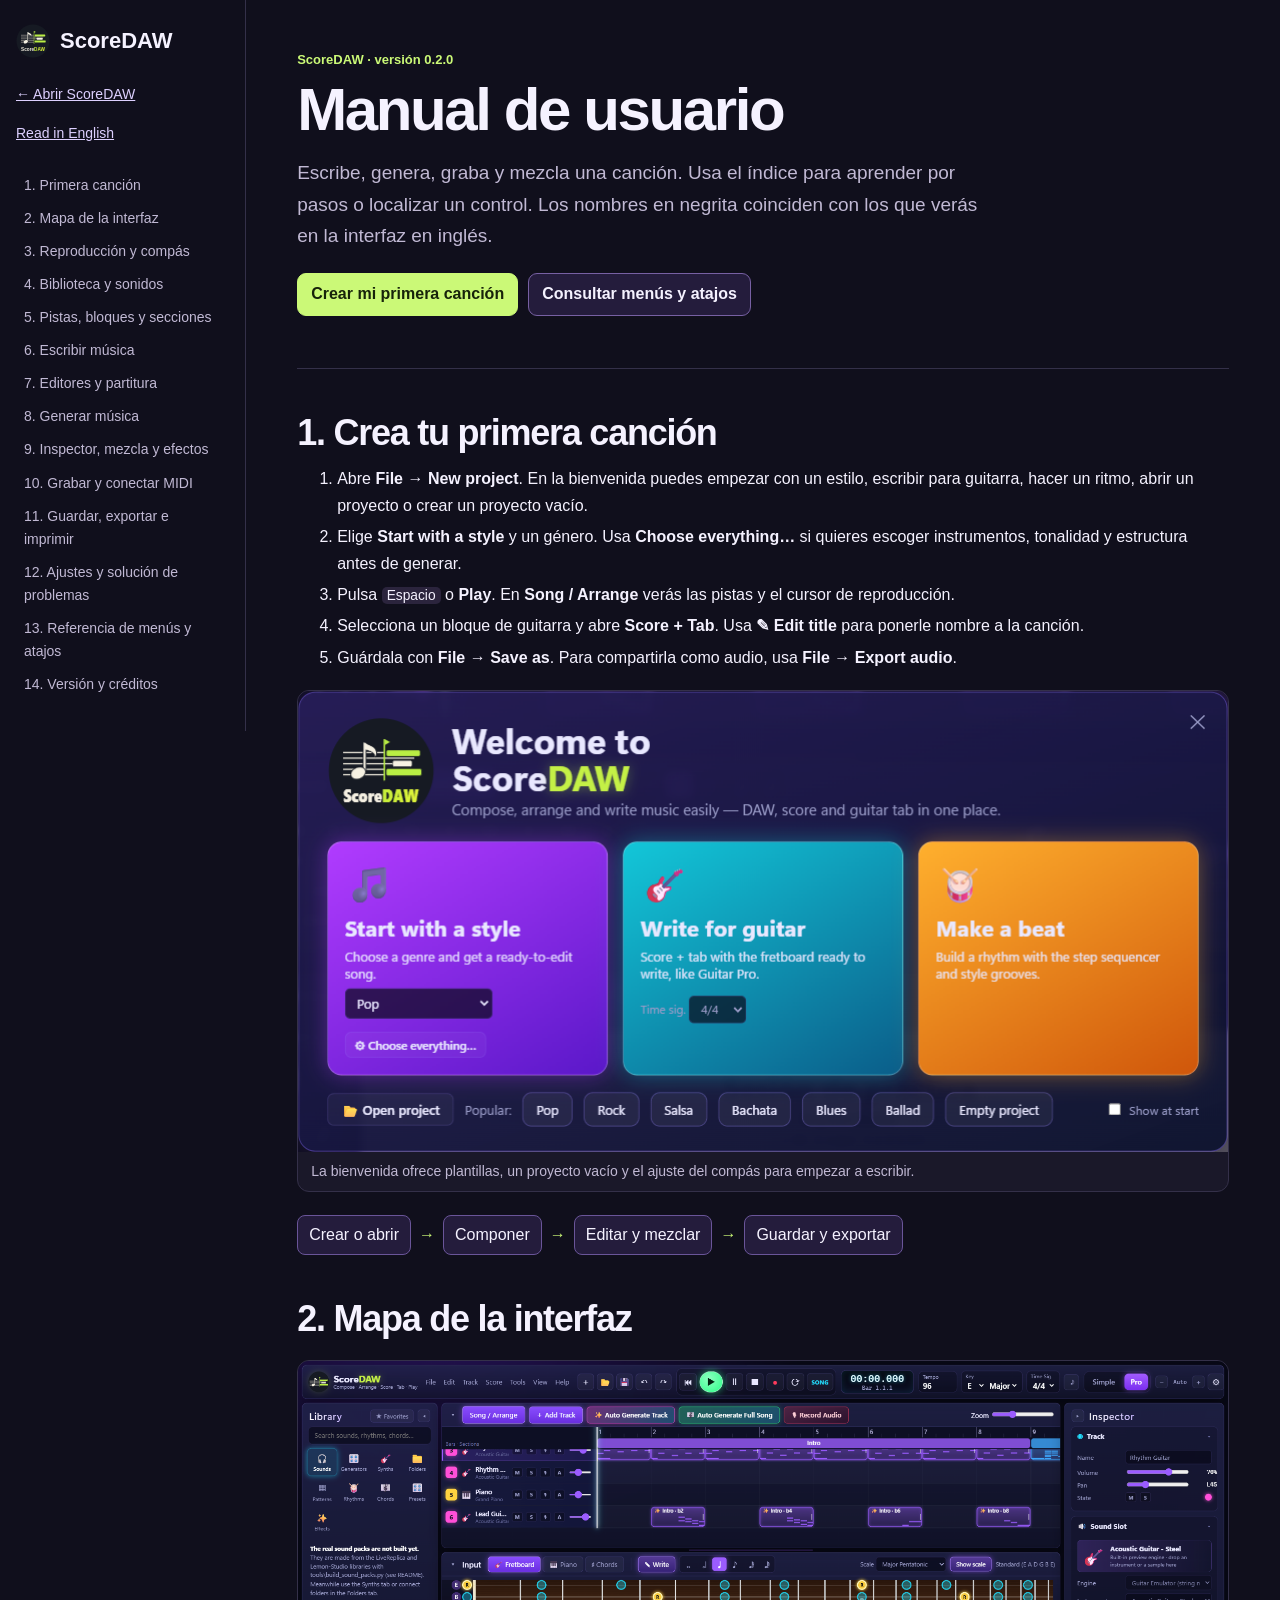
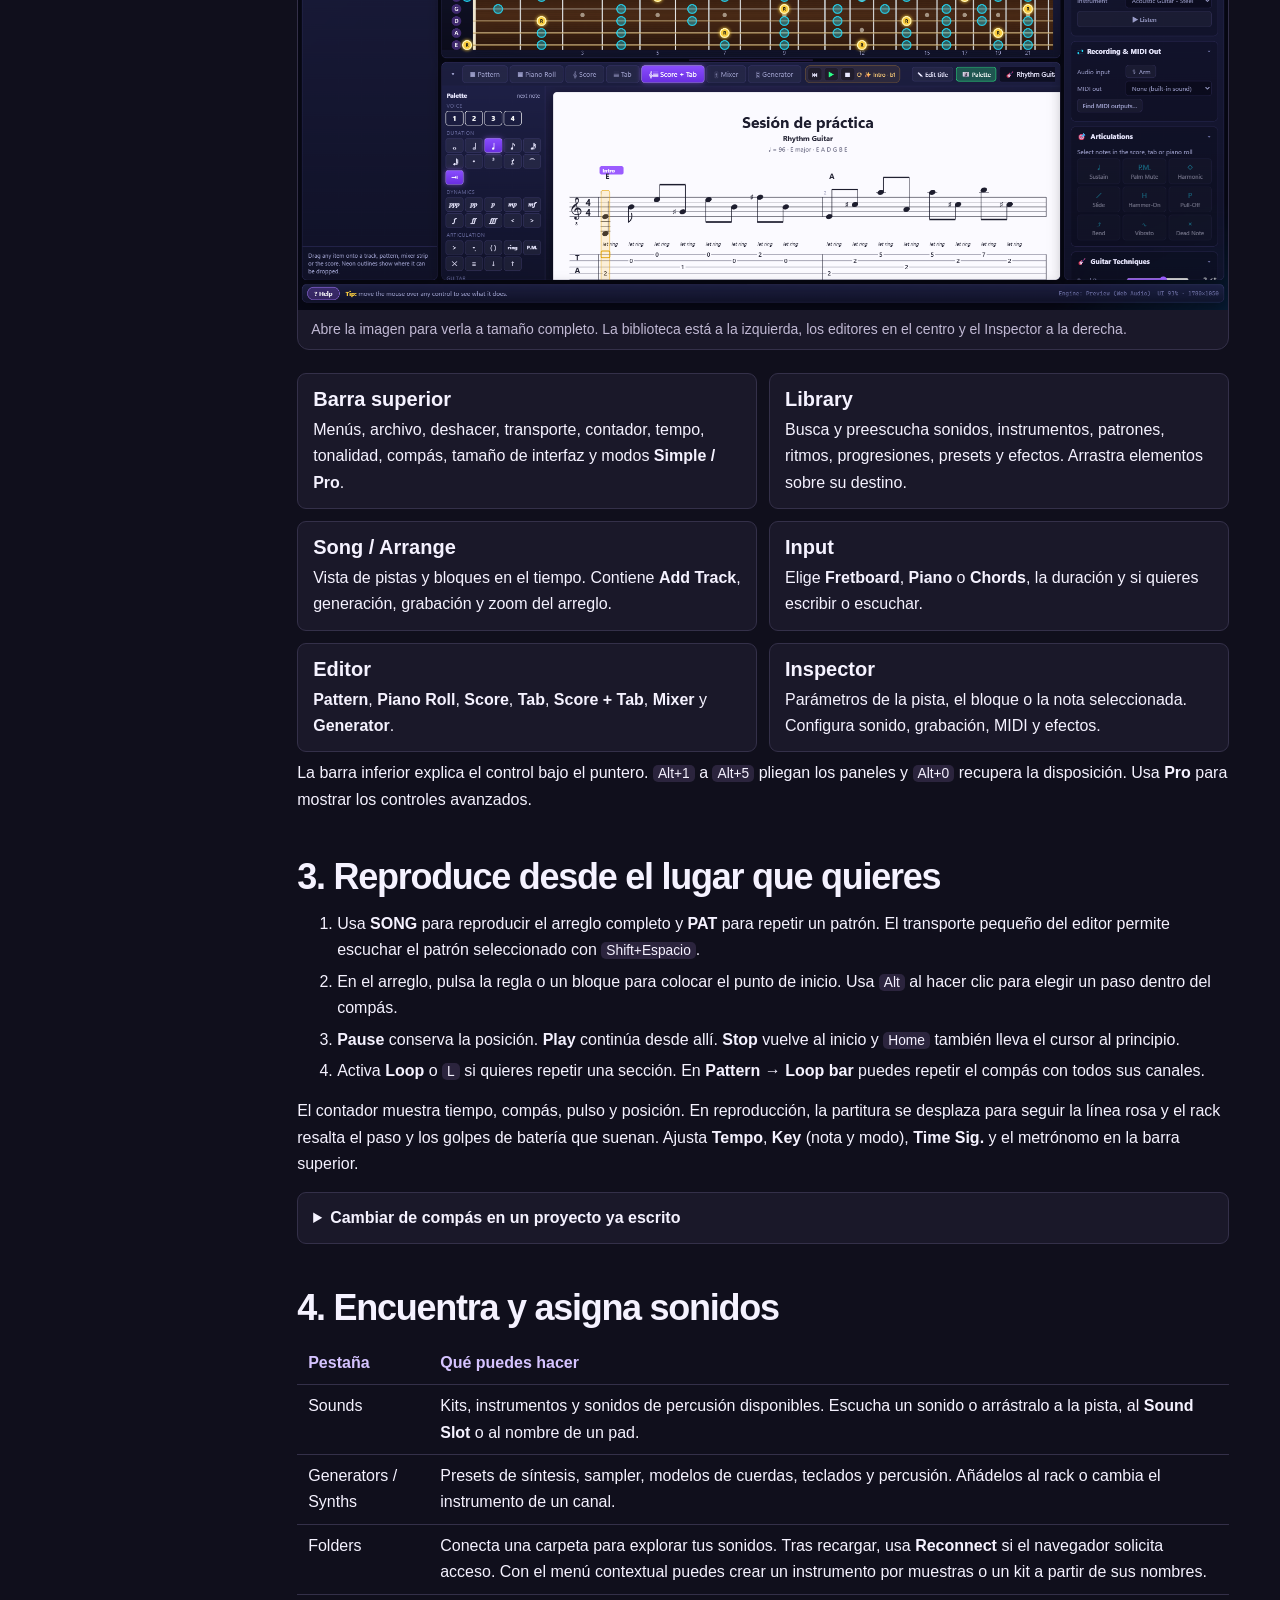
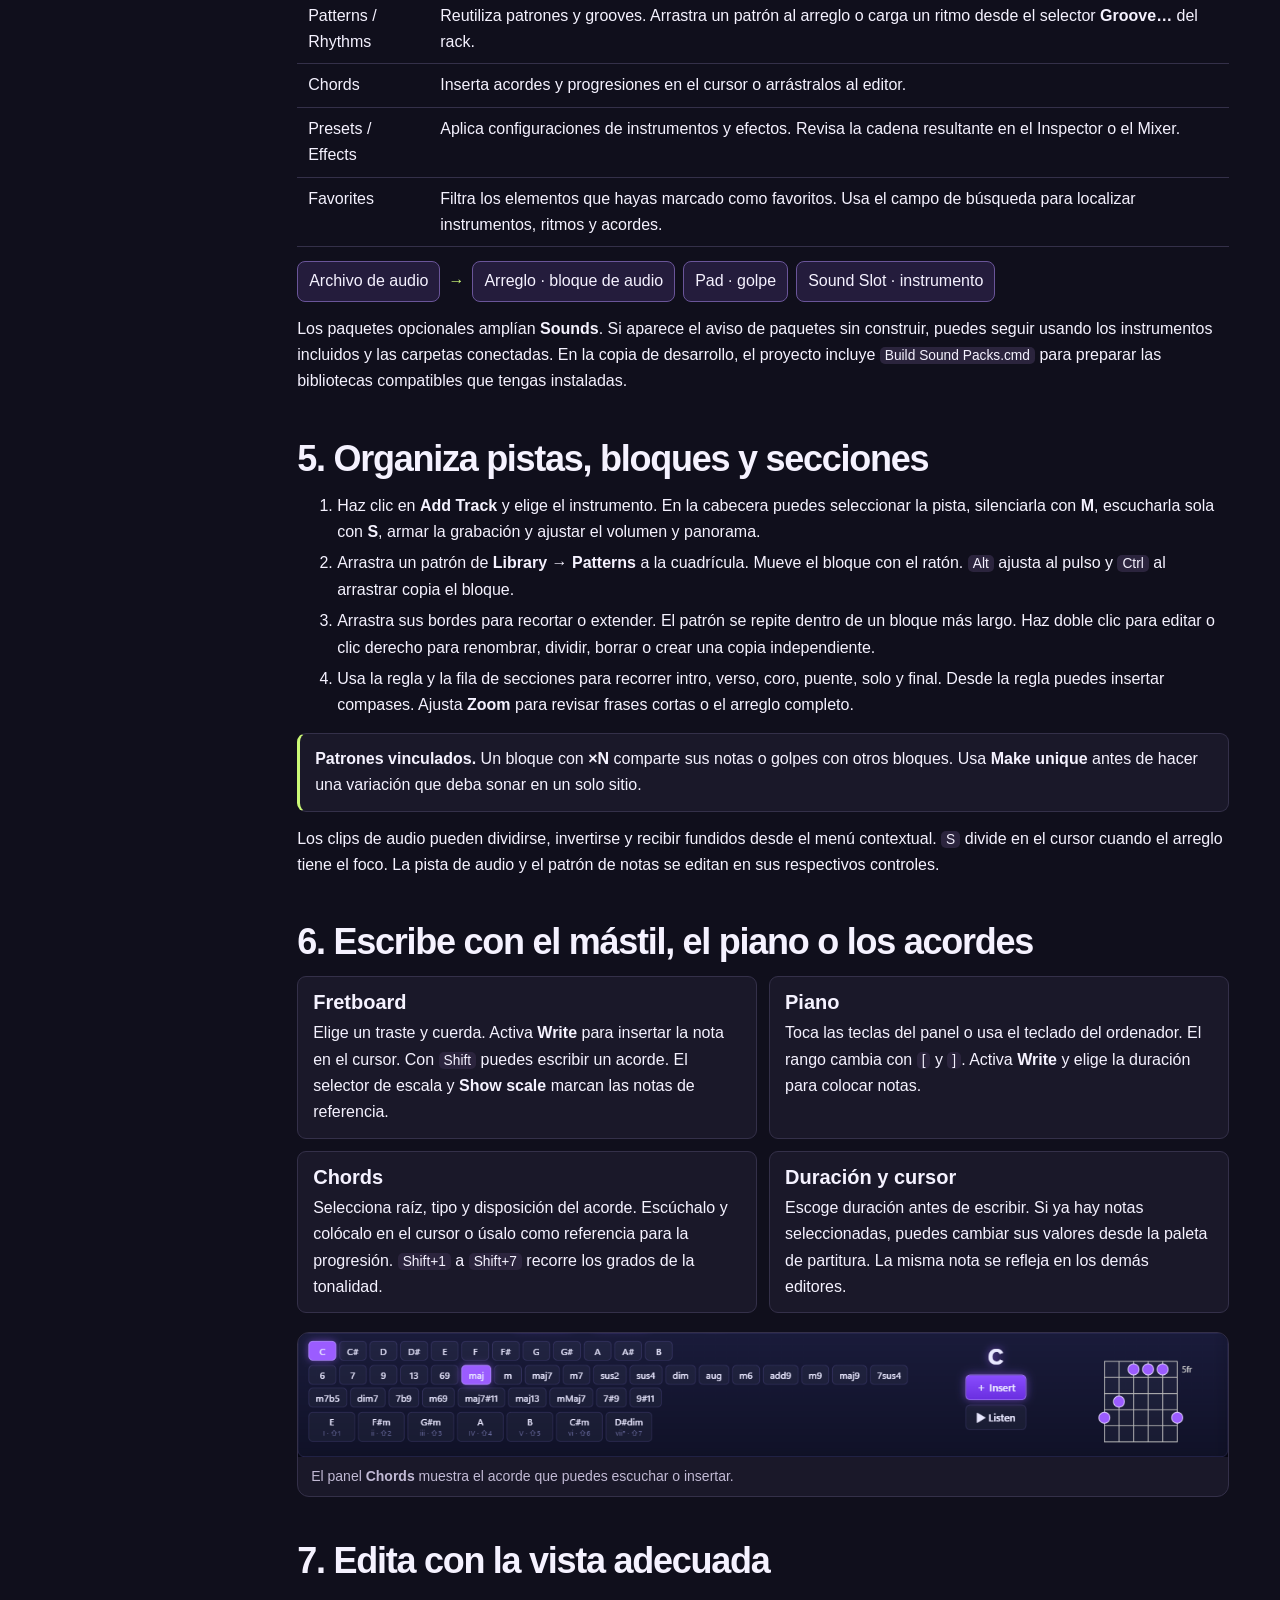
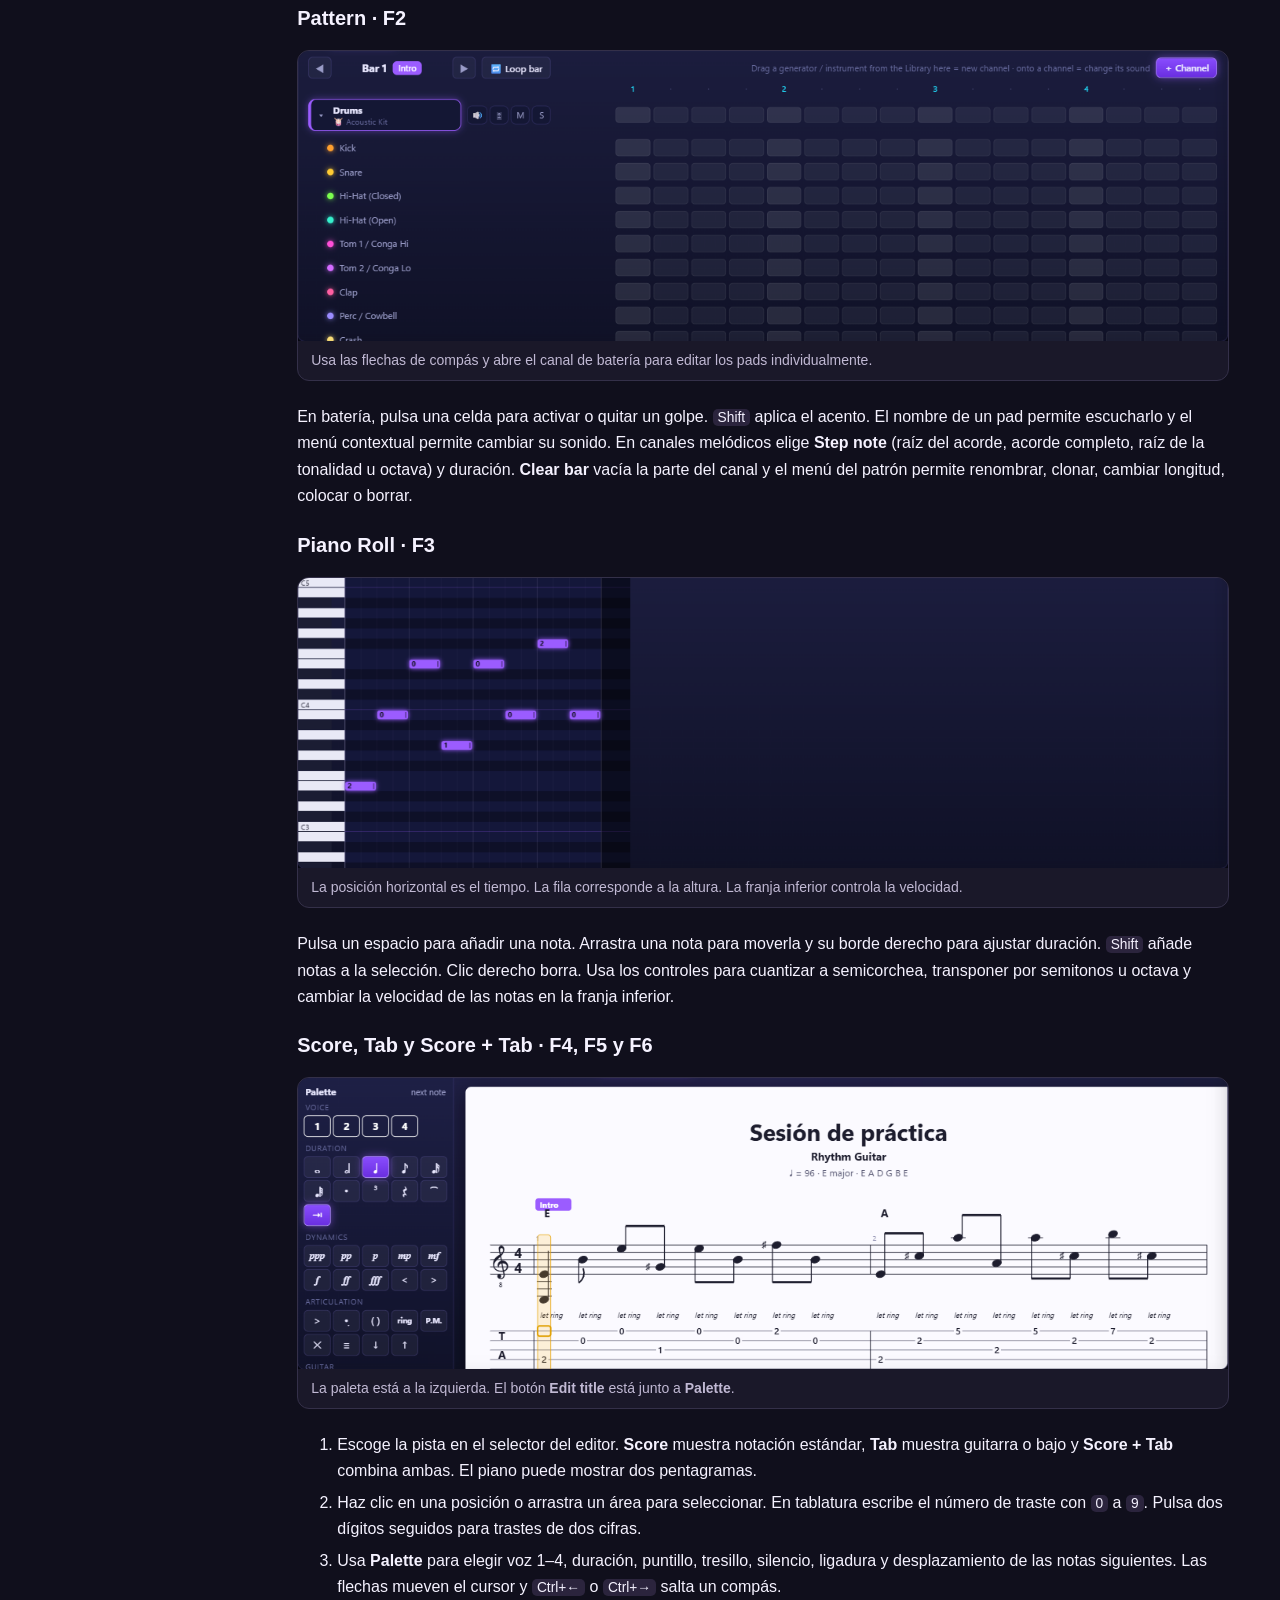
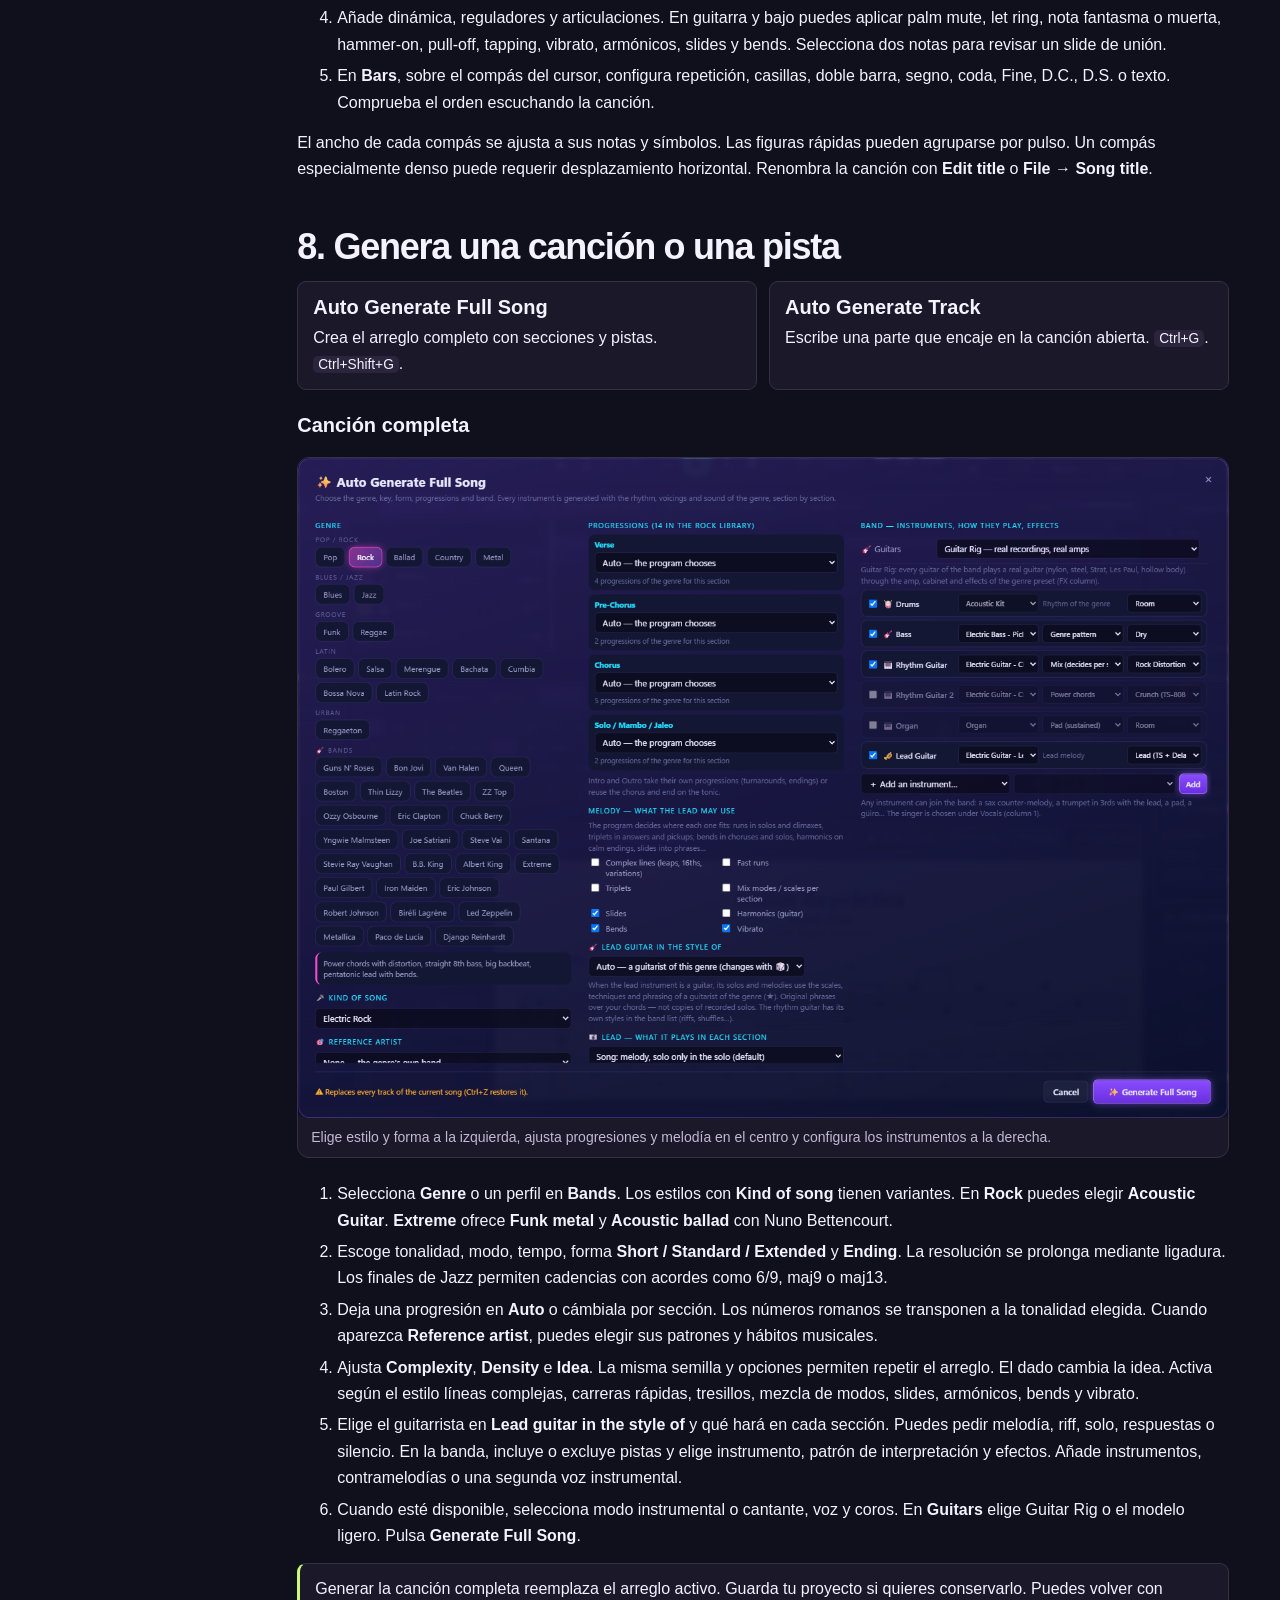
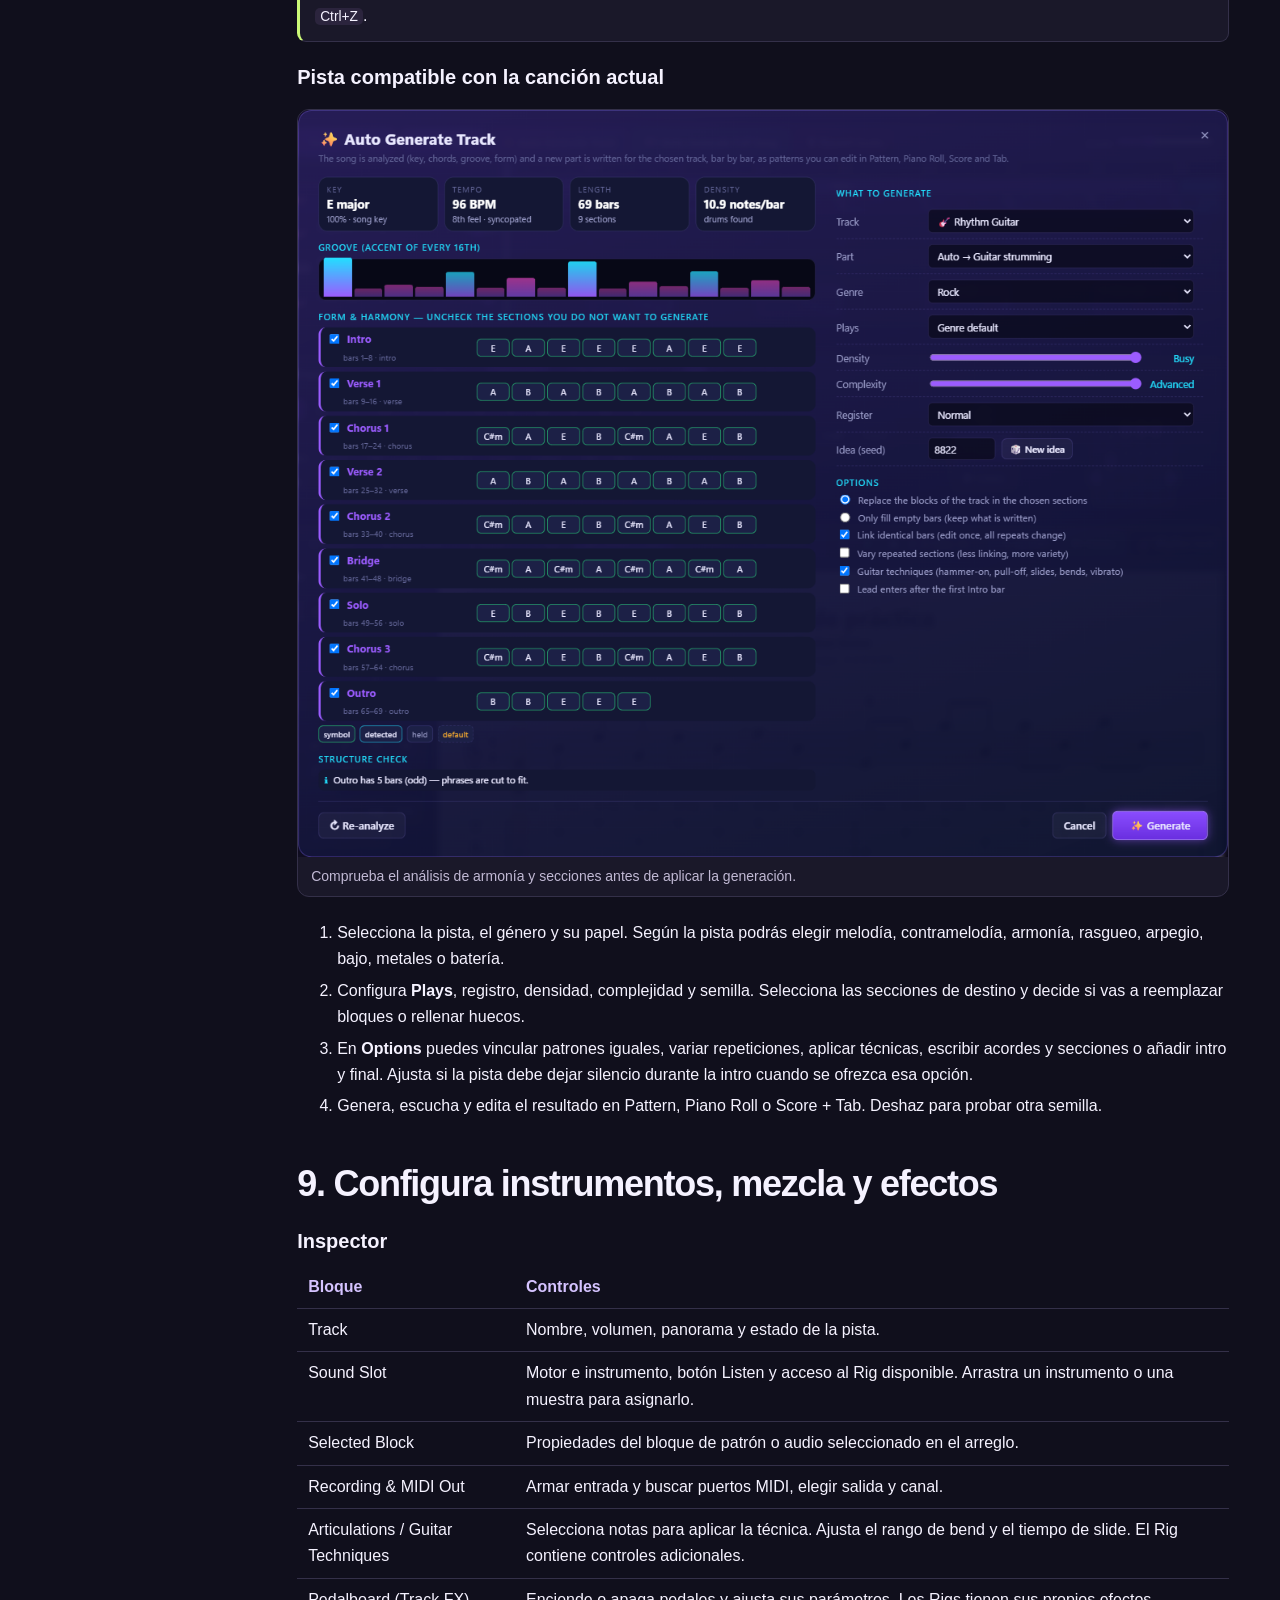
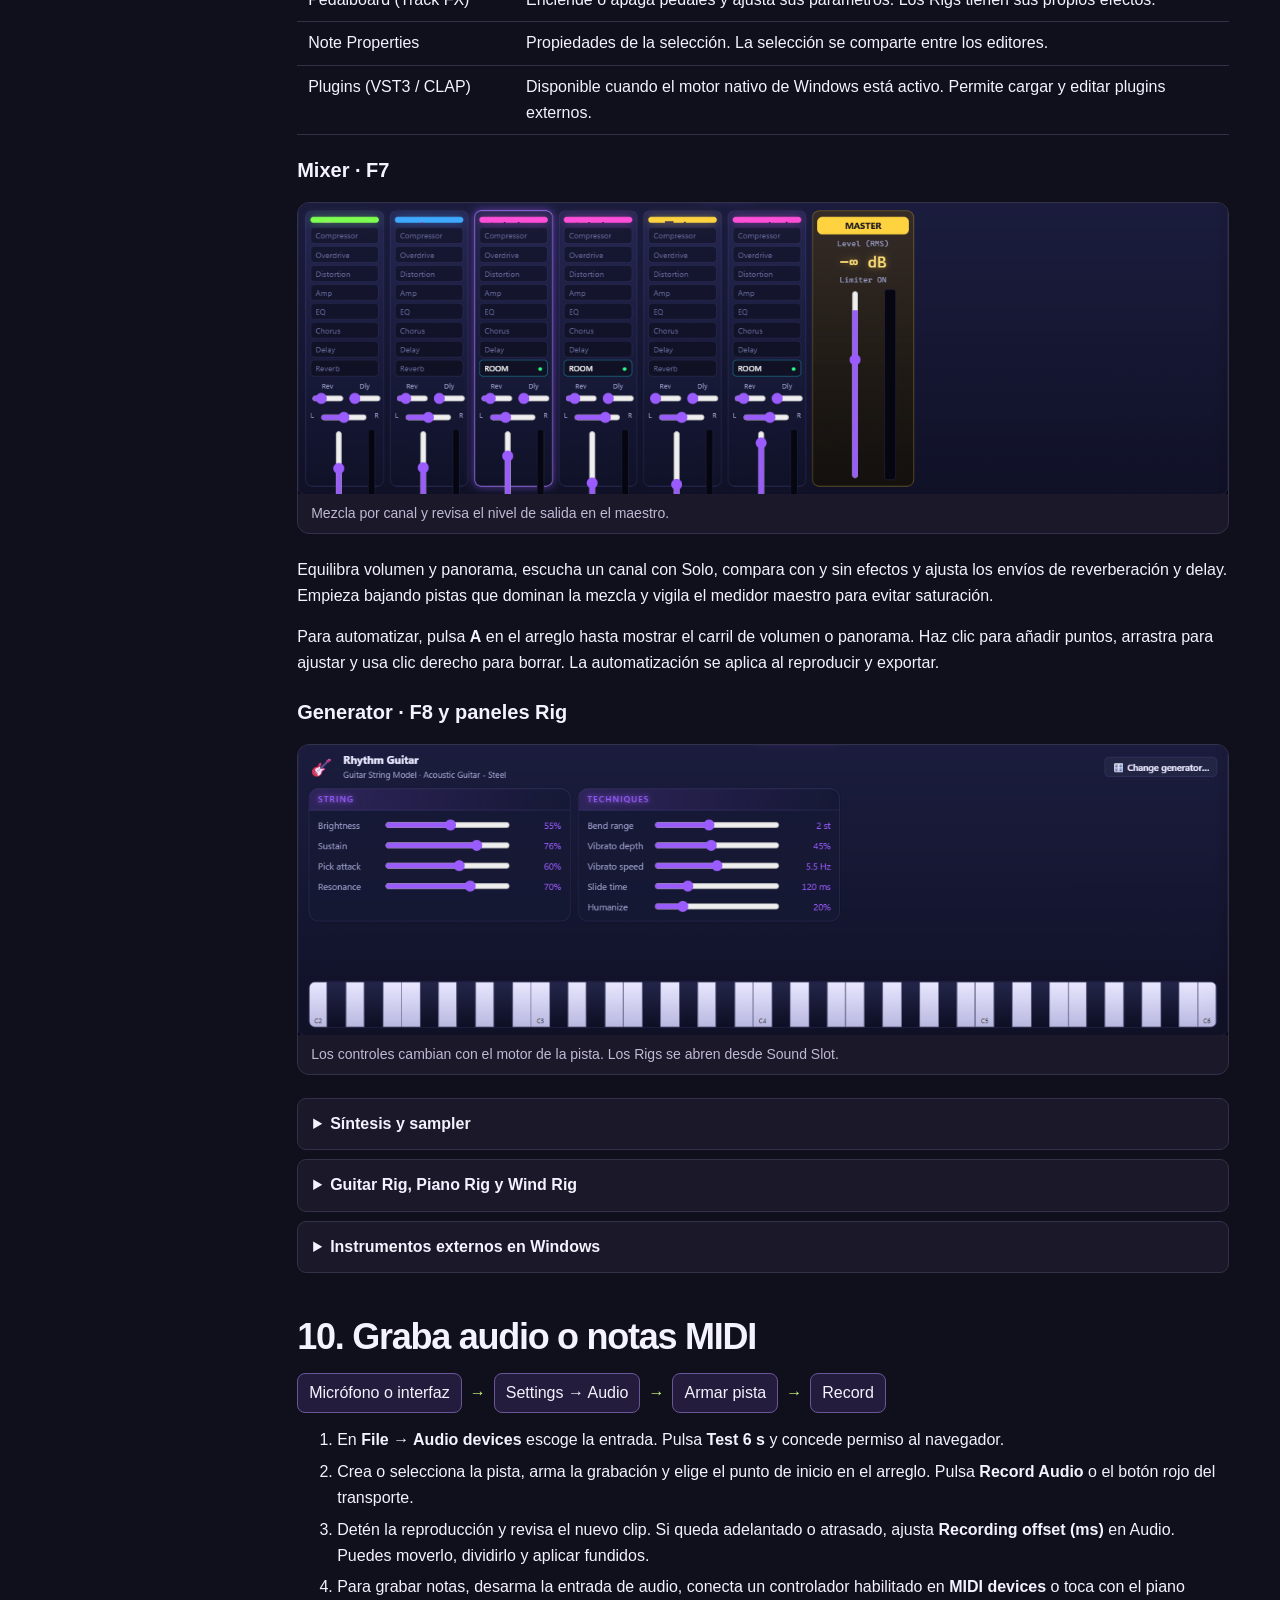
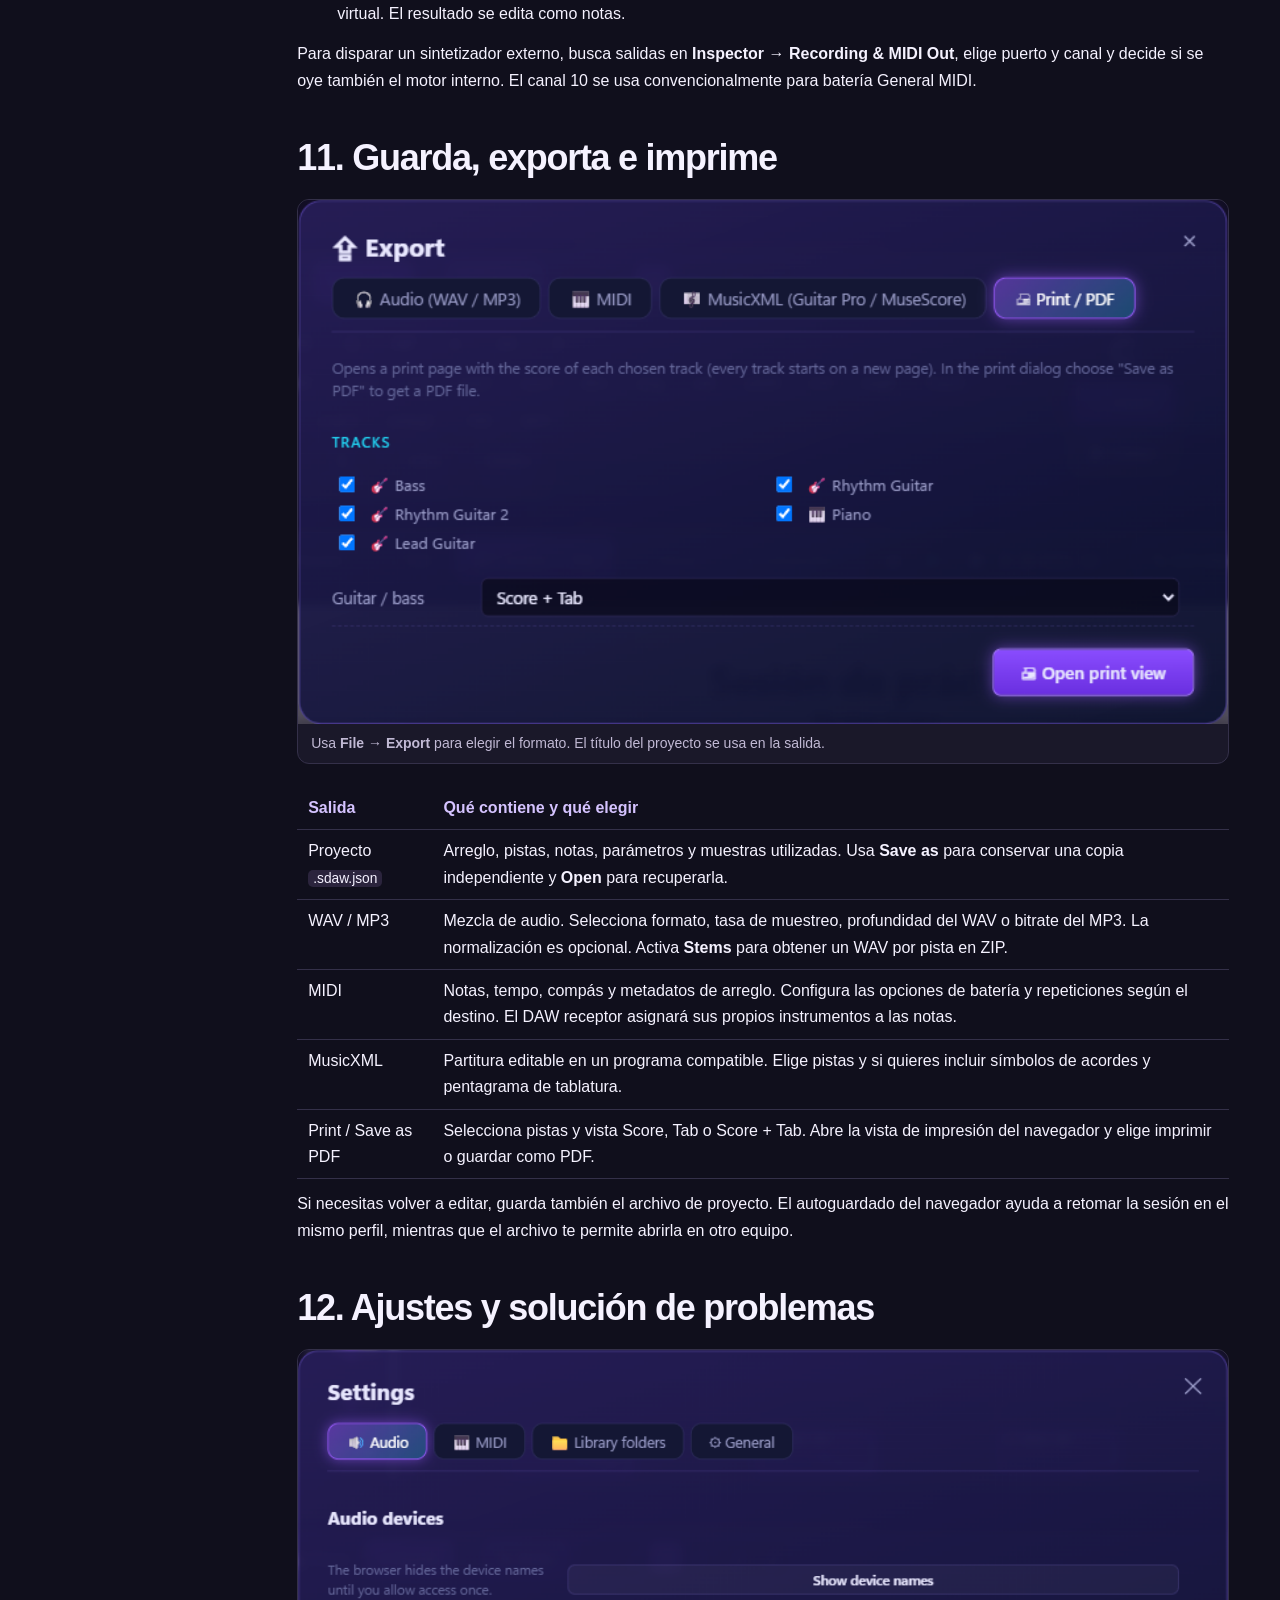
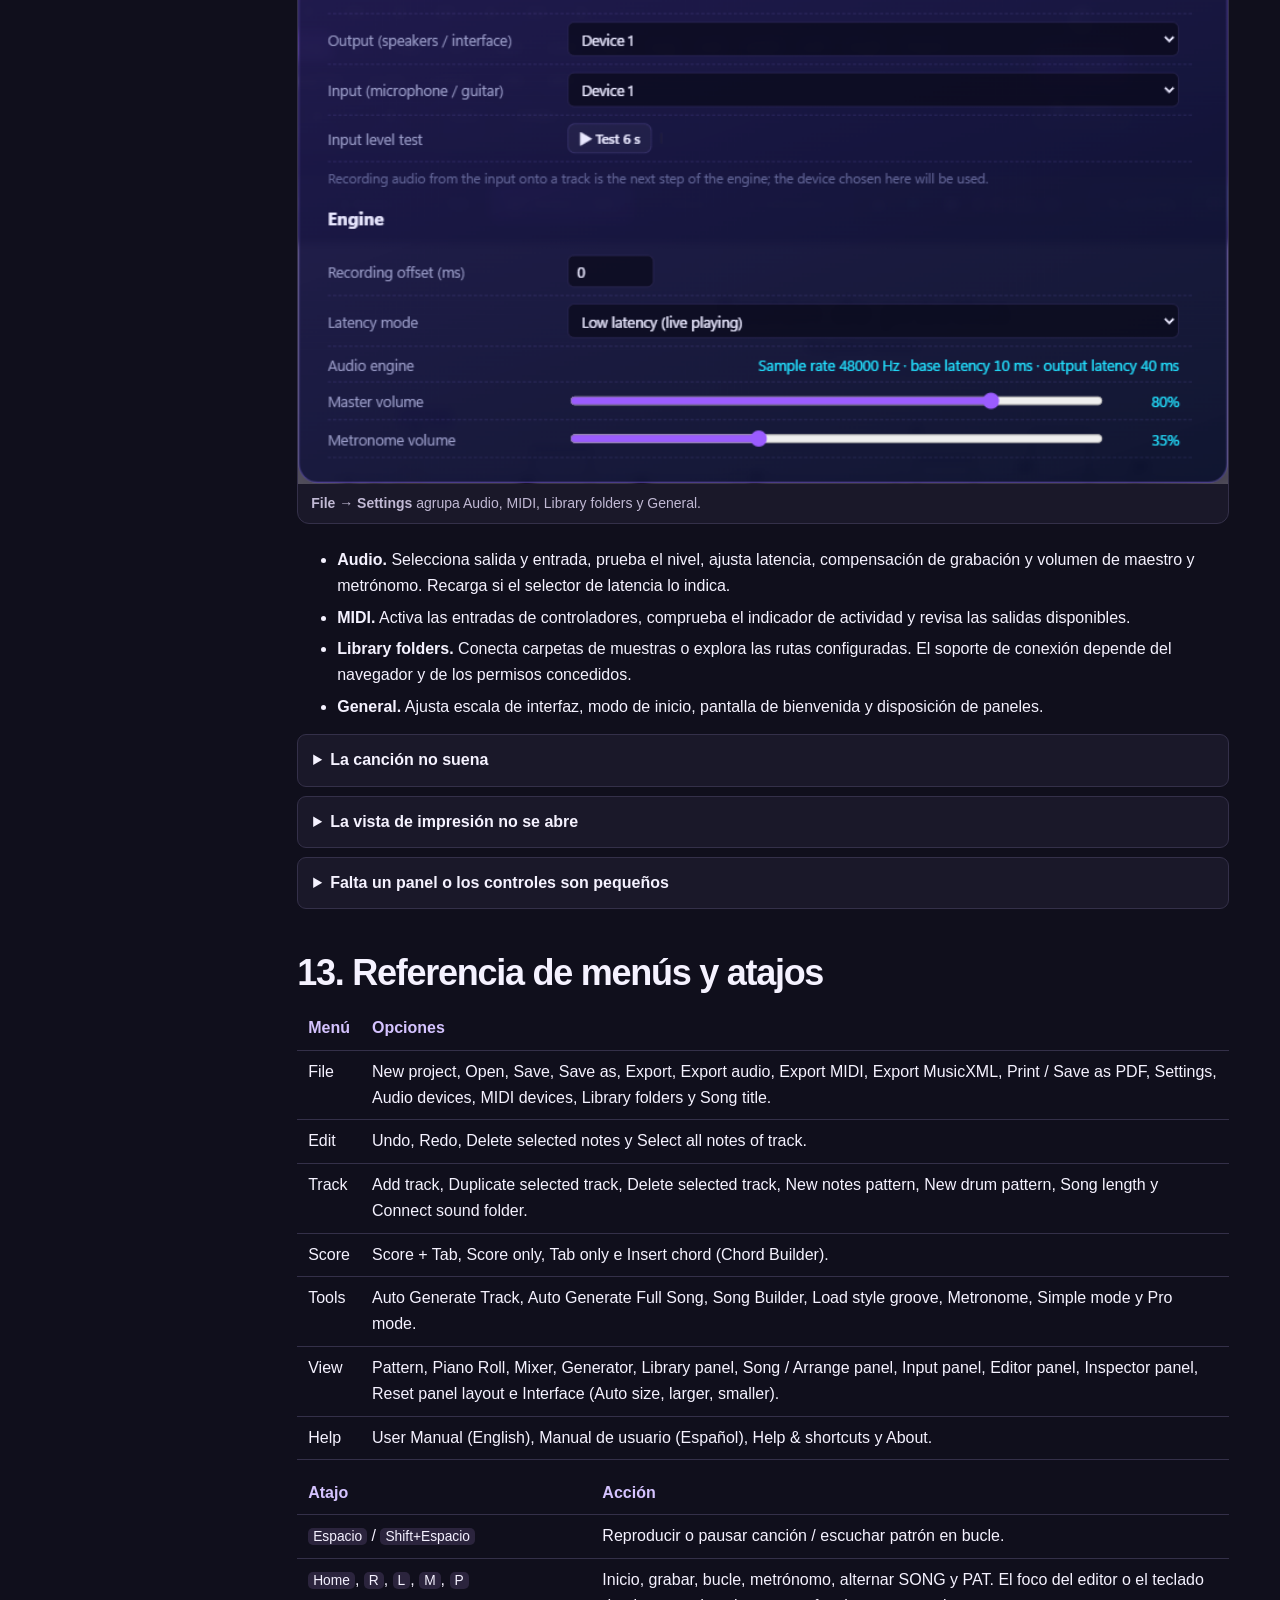
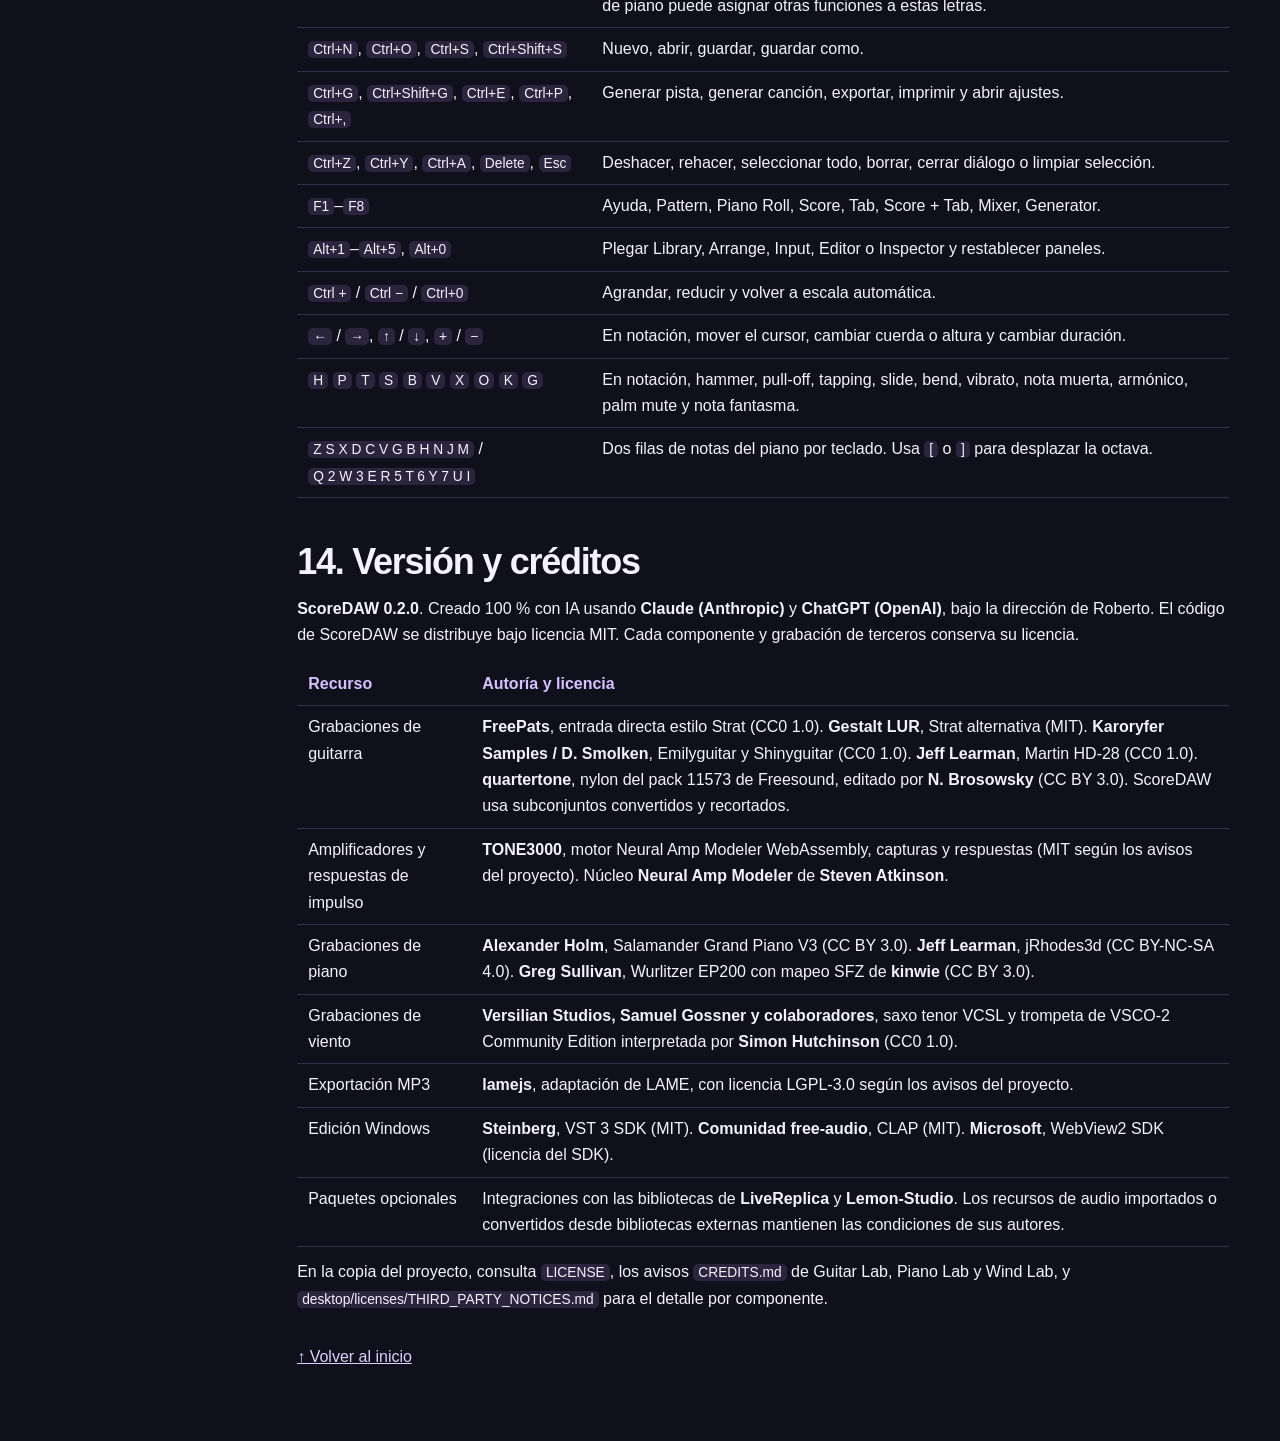
==== manual/index.html @ 6b4ccb04 "Add bilingual illustrated manual and About dialog" ====
<!doctype html>
<html lang="es">
<head>
<meta charset="utf-8">
<meta name="viewport" content="width=device-width, initial-scale=1">
<title>Manual de usuario · ScoreDAW</title>
<link rel="stylesheet" href="manual.css">
</head>
<body id="arriba">
<a class="skip-link button" href="#contenido">Ir al contenido</a>
<div class="shell">
<aside class="side">
<a class="brand" href="#arriba"><img src="../assets/scoredaw-logo.svg" alt="">ScoreDAW</a>
<a class="back" href="../index.html">← Abrir ScoreDAW</a>
<a class="back" href="en.html" lang="en" hreflang="en">Read in English</a>
<nav aria-label="Índice del manual">
<a href="#inicio">1. Primera canción</a>
<a href="#mapa">2. Mapa de la interfaz</a>
<a href="#transporte">3. Reproducción y compás</a>
<a href="#biblioteca">4. Biblioteca y sonidos</a>
<a href="#arreglo">5. Pistas, bloques y secciones</a>
<a href="#entrada">6. Escribir música</a>
<a href="#editores">7. Editores y partitura</a>
<a href="#generacion">8. Generar música</a>
<a href="#sonido">9. Inspector, mezcla y efectos</a>
<a href="#grabacion">10. Grabar y conectar MIDI</a>
<a href="#exportacion">11. Guardar, exportar e imprimir</a>
<a href="#ajustes">12. Ajustes y solución de problemas</a>
<a href="#menus">13. Referencia de menús y atajos</a>
<a href="#creditos">14. Versión y créditos</a>
</nav>
</aside>
<main id="contenido">
<header class="hero">
<span class="version">ScoreDAW · versión 0.2.0</span>
<h1>Manual de usuario</h1>
<p>Escribe, genera, graba y mezcla una canción. Usa el índice para aprender por pasos o localizar un control. Los nombres en negrita coinciden con los que verás en la interfaz en inglés.</p>
<div class="actions"><a class="button primary" href="#inicio">Crear mi primera canción</a><a class="button" href="#menus">Consultar menús y atajos</a></div>
</header>

<section id="inicio"><h2>1. Crea tu primera canción</h2>
<ol>
<li>Abre <strong>File → New project</strong>. En la bienvenida puedes empezar con un estilo, escribir para guitarra, hacer un ritmo, abrir un proyecto o crear un proyecto vacío.</li>
<li>Elige <strong>Start with a style</strong> y un género. Usa <strong>Choose everything…</strong> si quieres escoger instrumentos, tonalidad y estructura antes de generar.</li>
<li>Pulsa <kbd>Espacio</kbd> o <strong>Play</strong>. En <strong>Song / Arrange</strong> verás las pistas y el cursor de reproducción.</li>
<li>Selecciona un bloque de guitarra y abre <strong>Score + Tab</strong>. Usa <strong>✎ Edit title</strong> para ponerle nombre a la canción.</li>
<li>Guárdala con <strong>File → Save as</strong>. Para compartirla como audio, usa <strong>File → Export audio</strong>.</li>
</ol>
<figure><a href="images/inicio.png"><img src="images/inicio.png" alt="Bienvenida con las opciones para generar un estilo, escribir para guitarra y crear un ritmo"></a><figcaption>La bienvenida ofrece plantillas, un proyecto vacío y el ajuste del compás para empezar a escribir.</figcaption></figure>
<div class="diagram" aria-label="Flujo de trabajo"><span>Crear o abrir</span><b aria-hidden="true">→</b><span>Componer</span><b aria-hidden="true">→</b><span>Editar y mezclar</span><b aria-hidden="true">→</b><span>Guardar y exportar</span></div>
</section>

<section id="mapa"><h2>2. Mapa de la interfaz</h2>
<figure><a href="images/interfaz.png"><img src="images/interfaz.png" alt="Vista completa de ScoreDAW con barra superior, biblioteca, arreglo, entrada, editor e inspector" loading="lazy"></a><figcaption>Abre la imagen para verla a tamaño completo. La biblioteca está a la izquierda, los editores en el centro y el Inspector a la derecha.</figcaption></figure>
<div class="cards">
<article><h3>Barra superior</h3><p>Menús, archivo, deshacer, transporte, contador, tempo, tonalidad, compás, tamaño de interfaz y modos <strong>Simple / Pro</strong>.</p></article>
<article><h3>Library</h3><p>Busca y preescucha sonidos, instrumentos, patrones, ritmos, progresiones, presets y efectos. Arrastra elementos sobre su destino.</p></article>
<article><h3>Song / Arrange</h3><p>Vista de pistas y bloques en el tiempo. Contiene <strong>Add Track</strong>, generación, grabación y zoom del arreglo.</p></article>
<article><h3>Input</h3><p>Elige <strong>Fretboard</strong>, <strong>Piano</strong> o <strong>Chords</strong>, la duración y si quieres escribir o escuchar.</p></article>
<article><h3>Editor</h3><p><strong>Pattern</strong>, <strong>Piano Roll</strong>, <strong>Score</strong>, <strong>Tab</strong>, <strong>Score + Tab</strong>, <strong>Mixer</strong> y <strong>Generator</strong>.</p></article>
<article><h3>Inspector</h3><p>Parámetros de la pista, el bloque o la nota seleccionada. Configura sonido, grabación, MIDI y efectos.</p></article>
</div>
<p>La barra inferior explica el control bajo el puntero. <kbd>Alt+1</kbd> a <kbd>Alt+5</kbd> pliegan los paneles y <kbd>Alt+0</kbd> recupera la disposición. Usa <strong>Pro</strong> para mostrar los controles avanzados.</p>
</section>

<section id="transporte"><h2>3. Reproduce desde el lugar que quieres</h2>
<ol>
<li>Usa <strong>SONG</strong> para reproducir el arreglo completo y <strong>PAT</strong> para repetir un patrón. El transporte pequeño del editor permite escuchar el patrón seleccionado con <kbd>Shift+Espacio</kbd>.</li>
<li>En el arreglo, pulsa la regla o un bloque para colocar el punto de inicio. Usa <kbd>Alt</kbd> al hacer clic para elegir un paso dentro del compás.</li>
<li><strong>Pause</strong> conserva la posición. <strong>Play</strong> continúa desde allí. <strong>Stop</strong> vuelve al inicio y <kbd>Home</kbd> también lleva el cursor al principio.</li>
<li>Activa <strong>Loop</strong> o <kbd>L</kbd> si quieres repetir una sección. En <strong>Pattern → Loop bar</strong> puedes repetir el compás con todos sus canales.</li>
</ol>
<p>El contador muestra tiempo, compás, pulso y posición. En reproducción, la partitura se desplaza para seguir la línea rosa y el rack resalta el paso y los golpes de batería que suenan. Ajusta <strong>Tempo</strong>, <strong>Key</strong> (nota y modo), <strong>Time Sig.</strong> y el metrónomo en la barra superior.</p>
<details><summary>Cambiar de compás en un proyecto ya escrito</summary><p>Si la aplicación pregunta qué hacer con los bloques, elige conservar los compases para recortar o rellenar las barras, o conservar la música en el tiempo para mover sus divisiones. Revisa el resultado antes de guardar. Puedes deshacer la operación.</p></details>
</section>

<section id="biblioteca"><h2>4. Encuentra y asigna sonidos</h2>
<div class="table"><table><thead><tr><th>Pestaña</th><th>Qué puedes hacer</th></tr></thead><tbody>
<tr><td>Sounds</td><td>Kits, instrumentos y sonidos de percusión disponibles. Escucha un sonido o arrástralo a la pista, al <strong>Sound Slot</strong> o al nombre de un pad.</td></tr>
<tr><td>Generators / Synths</td><td>Presets de síntesis, sampler, modelos de cuerdas, teclados y percusión. Añádelos al rack o cambia el instrumento de un canal.</td></tr>
<tr><td>Folders</td><td>Conecta una carpeta para explorar tus sonidos. Tras recargar, usa <strong>Reconnect</strong> si el navegador solicita acceso. Con el menú contextual puedes crear un instrumento por muestras o un kit a partir de sus nombres.</td></tr>
<tr><td>Patterns / Rhythms</td><td>Reutiliza patrones y grooves. Arrastra un patrón al arreglo o carga un ritmo desde el selector <strong>Groove…</strong> del rack.</td></tr>
<tr><td>Chords</td><td>Inserta acordes y progresiones en el cursor o arrástralos al editor.</td></tr>
<tr><td>Presets / Effects</td><td>Aplica configuraciones de instrumentos y efectos. Revisa la cadena resultante en el Inspector o el Mixer.</td></tr>
<tr><td>Favorites</td><td>Filtra los elementos que hayas marcado como favoritos. Usa el campo de búsqueda para localizar instrumentos, ritmos y acordes.</td></tr>
</tbody></table></div>
<div class="diagram"><span>Archivo de audio</span><b aria-hidden="true">→</b><span>Arreglo · bloque de audio</span><span>Pad · golpe</span><span>Sound Slot · instrumento</span></div>
<p>Los paquetes opcionales amplían <strong>Sounds</strong>. Si aparece el aviso de paquetes sin construir, puedes seguir usando los instrumentos incluidos y las carpetas conectadas. En la copia de desarrollo, el proyecto incluye <code>Build Sound Packs.cmd</code> para preparar las bibliotecas compatibles que tengas instaladas.</p>
</section>

<section id="arreglo"><h2>5. Organiza pistas, bloques y secciones</h2>
<ol>
<li>Haz clic en <strong>Add Track</strong> y elige el instrumento. En la cabecera puedes seleccionar la pista, silenciarla con <strong>M</strong>, escucharla sola con <strong>S</strong>, armar la grabación y ajustar el volumen y panorama.</li>
<li>Arrastra un patrón de <strong>Library → Patterns</strong> a la cuadrícula. Mueve el bloque con el ratón. <kbd>Alt</kbd> ajusta al pulso y <kbd>Ctrl</kbd> al arrastrar copia el bloque.</li>
<li>Arrastra sus bordes para recortar o extender. El patrón se repite dentro de un bloque más largo. Haz doble clic para editar o clic derecho para renombrar, dividir, borrar o crear una copia independiente.</li>
<li>Usa la regla y la fila de secciones para recorrer intro, verso, coro, puente, solo y final. Desde la regla puedes insertar compases. Ajusta <strong>Zoom</strong> para revisar frases cortas o el arreglo completo.</li>
</ol>
<div class="tip"><p><strong>Patrones vinculados.</strong> Un bloque con <strong>×N</strong> comparte sus notas o golpes con otros bloques. Usa <strong>Make unique</strong> antes de hacer una variación que deba sonar en un solo sitio.</p></div>
<p>Los clips de audio pueden dividirse, invertirse y recibir fundidos desde el menú contextual. <kbd>S</kbd> divide en el cursor cuando el arreglo tiene el foco. La pista de audio y el patrón de notas se editan en sus respectivos controles.</p>
</section>

<section id="entrada"><h2>6. Escribe con el mástil, el piano o los acordes</h2>
<div class="cards">
<article><h3>Fretboard</h3><p>Elige un traste y cuerda. Activa <strong>Write</strong> para insertar la nota en el cursor. Con <kbd>Shift</kbd> puedes escribir un acorde. El selector de escala y <strong>Show scale</strong> marcan las notas de referencia.</p></article>
<article><h3>Piano</h3><p>Toca las teclas del panel o usa el teclado del ordenador. El rango cambia con <kbd>[</kbd> y <kbd>]</kbd>. Activa <strong>Write</strong> y elige la duración para colocar notas.</p></article>
<article><h3>Chords</h3><p>Selecciona raíz, tipo y disposición del acorde. Escúchalo y colócalo en el cursor o úsalo como referencia para la progresión. <kbd>Shift+1</kbd> a <kbd>Shift+7</kbd> recorre los grados de la tonalidad.</p></article>
<article><h3>Duración y cursor</h3><p>Escoge duración antes de escribir. Si ya hay notas seleccionadas, puedes cambiar sus valores desde la paleta de partitura. La misma nota se refleja en los demás editores.</p></article>
</div>
<figure><a href="images/acordes.png"><img src="images/acordes.png" alt="Panel Chords con los controles del constructor de acordes" loading="lazy"></a><figcaption>El panel <strong>Chords</strong> muestra el acorde que puedes escuchar o insertar.</figcaption></figure>
</section>

<section id="editores"><h2>7. Edita con la vista adecuada</h2>
<h3>Pattern · F2</h3>
<figure><a href="images/patron.png"><img src="images/patron.png" alt="Rack de patrones con pasos, canales y pads de batería" loading="lazy"></a><figcaption>Usa las flechas de compás y abre el canal de batería para editar los pads individualmente.</figcaption></figure>
<p>En batería, pulsa una celda para activar o quitar un golpe. <kbd>Shift</kbd> aplica el acento. El nombre de un pad permite escucharlo y el menú contextual permite cambiar su sonido. En canales melódicos elige <strong>Step note</strong> (raíz del acorde, acorde completo, raíz de la tonalidad u octava) y duración. <strong>Clear bar</strong> vacía la parte del canal y el menú del patrón permite renombrar, clonar, cambiar longitud, colocar o borrar.</p>
<h3>Piano Roll · F3</h3>
<figure><a href="images/piano-roll.png"><img src="images/piano-roll.png" alt="Piano Roll de ScoreDAW con el teclado lateral y la cuadrícula de notas" loading="lazy"></a><figcaption>La posición horizontal es el tiempo. La fila corresponde a la altura. La franja inferior controla la velocidad.</figcaption></figure>
<p>Pulsa un espacio para añadir una nota. Arrastra una nota para moverla y su borde derecho para ajustar duración. <kbd>Shift</kbd> añade notas a la selección. Clic derecho borra. Usa los controles para cuantizar a semicorchea, transponer por semitonos u octava y cambiar la velocidad de las notas en la franja inferior.</p>
<h3>Score, Tab y Score + Tab · F4, F5 y F6</h3>
<figure><a href="images/partitura.png"><img src="images/partitura.png" alt="Partitura y tablatura ligadas con el título centrado y la paleta de notación" loading="lazy"></a><figcaption>La paleta está a la izquierda. El botón <strong>Edit title</strong> está junto a <strong>Palette</strong>.</figcaption></figure>
<ol>
<li>Escoge la pista en el selector del editor. <strong>Score</strong> muestra notación estándar, <strong>Tab</strong> muestra guitarra o bajo y <strong>Score + Tab</strong> combina ambas. El piano puede mostrar dos pentagramas.</li>
<li>Haz clic en una posición o arrastra un área para seleccionar. En tablatura escribe el número de traste con <kbd>0</kbd> a <kbd>9</kbd>. Pulsa dos dígitos seguidos para trastes de dos cifras.</li>
<li>Usa <strong>Palette</strong> para elegir voz 1–4, duración, puntillo, tresillo, silencio, ligadura y desplazamiento de las notas siguientes. Las flechas mueven el cursor y <kbd>Ctrl+←</kbd> o <kbd>Ctrl+→</kbd> salta un compás.</li>
<li>Añade dinámica, reguladores y articulaciones. En guitarra y bajo puedes aplicar palm mute, let ring, nota fantasma o muerta, hammer-on, pull-off, tapping, vibrato, armónicos, slides y bends. Selecciona dos notas para revisar un slide de unión.</li>
<li>En <strong>Bars</strong>, sobre el compás del cursor, configura repetición, casillas, doble barra, segno, coda, Fine, D.C., D.S. o texto. Comprueba el orden escuchando la canción.</li>
</ol>
<p>El ancho de cada compás se ajusta a sus notas y símbolos. Las figuras rápidas pueden agruparse por pulso. Un compás especialmente denso puede requerir desplazamiento horizontal. Renombra la canción con <strong>Edit title</strong> o <strong>File → Song title</strong>.</p>
</section>
<section id="generacion"><h2>8. Genera una canción o una pista</h2>
<div class="cards"><article><h3>Auto Generate Full Song</h3><p>Crea el arreglo completo con secciones y pistas. <kbd>Ctrl+Shift+G</kbd>.</p></article>
<article><h3>Auto Generate Track</h3><p>Escribe una parte que encaje en la canción abierta. <kbd>Ctrl+G</kbd>.</p></article></div>
<h3>Canción completa</h3>
<figure><a href="images/cancion.png"><img src="images/cancion.png" alt="Diálogo Auto Generate Full Song con columnas de género, armonía y banda" loading="lazy"></a><figcaption>Elige estilo y forma a la izquierda, ajusta progresiones y melodía en el centro y configura los instrumentos a la derecha.</figcaption></figure>
<ol>
<li>Selecciona <strong>Genre</strong> o un perfil en <strong>Bands</strong>. Los estilos con <strong>Kind of song</strong> tienen variantes. En <strong>Rock</strong> puedes elegir <strong>Acoustic Guitar</strong>. <strong>Extreme</strong> ofrece <strong>Funk metal</strong> y <strong>Acoustic ballad</strong> con Nuno Bettencourt.</li>
<li>Escoge tonalidad, modo, tempo, forma <strong>Short / Standard / Extended</strong> y <strong>Ending</strong>. La resolución se prolonga mediante ligadura. Los finales de Jazz permiten cadencias con acordes como 6/9, maj9 o maj13.</li>
<li>Deja una progresión en <strong>Auto</strong> o cámbiala por sección. Los números romanos se transponen a la tonalidad elegida. Cuando aparezca <strong>Reference artist</strong>, puedes elegir sus patrones y hábitos musicales.</li>
<li>Ajusta <strong>Complexity</strong>, <strong>Density</strong> e <strong>Idea</strong>. La misma semilla y opciones permiten repetir el arreglo. El dado cambia la idea. Activa según el estilo líneas complejas, carreras rápidas, tresillos, mezcla de modos, slides, armónicos, bends y vibrato.</li>
<li>Elige el guitarrista en <strong>Lead guitar in the style of</strong> y qué hará en cada sección. Puedes pedir melodía, riff, solo, respuestas o silencio. En la banda, incluye o excluye pistas y elige instrumento, patrón de interpretación y efectos. Añade instrumentos, contramelodías o una segunda voz instrumental.</li>
<li>Cuando esté disponible, selecciona modo instrumental o cantante, voz y coros. En <strong>Guitars</strong> elige Guitar Rig o el modelo ligero. Pulsa <strong>Generate Full Song</strong>.</li>
</ol>
<div class="tip"><p>Generar la canción completa reemplaza el arreglo activo. Guarda tu proyecto si quieres conservarlo. Puedes volver con <kbd>Ctrl+Z</kbd>.</p></div>
<h3>Pista compatible con la canción actual</h3>
<figure><a href="images/pista.png"><img src="images/pista.png" alt="Diálogo Auto Generate Track con análisis a la izquierda y parámetros de la pista a la derecha" loading="lazy"></a><figcaption>Comprueba el análisis de armonía y secciones antes de aplicar la generación.</figcaption></figure>
<ol>
<li>Selecciona la pista, el género y su papel. Según la pista podrás elegir melodía, contramelodía, armonía, rasgueo, arpegio, bajo, metales o batería.</li>
<li>Configura <strong>Plays</strong>, registro, densidad, complejidad y semilla. Selecciona las secciones de destino y decide si vas a reemplazar bloques o rellenar huecos.</li>
<li>En <strong>Options</strong> puedes vincular patrones iguales, variar repeticiones, aplicar técnicas, escribir acordes y secciones o añadir intro y final. Ajusta si la pista debe dejar silencio durante la intro cuando se ofrezca esa opción.</li>
<li>Genera, escucha y edita el resultado en Pattern, Piano Roll o Score + Tab. Deshaz para probar otra semilla.</li>
</ol>
</section>

<section id="sonido"><h2>9. Configura instrumentos, mezcla y efectos</h2>
<h3>Inspector</h3>
<div class="table"><table><thead><tr><th>Bloque</th><th>Controles</th></tr></thead><tbody>
<tr><td>Track</td><td>Nombre, volumen, panorama y estado de la pista.</td></tr>
<tr><td>Sound Slot</td><td>Motor e instrumento, botón Listen y acceso al Rig disponible. Arrastra un instrumento o una muestra para asignarlo.</td></tr>
<tr><td>Selected Block</td><td>Propiedades del bloque de patrón o audio seleccionado en el arreglo.</td></tr>
<tr><td>Recording &amp; MIDI Out</td><td>Armar entrada y buscar puertos MIDI, elegir salida y canal.</td></tr>
<tr><td>Articulations / Guitar Techniques</td><td>Selecciona notas para aplicar la técnica. Ajusta el rango de bend y el tiempo de slide. El Rig contiene controles adicionales.</td></tr>
<tr><td>Pedalboard (Track FX)</td><td>Enciende o apaga pedales y ajusta sus parámetros. Los Rigs tienen sus propios efectos.</td></tr>
<tr><td>Note Properties</td><td>Propiedades de la selección. La selección se comparte entre los editores.</td></tr>
<tr><td>Plugins (VST3 / CLAP)</td><td>Disponible cuando el motor nativo de Windows está activo. Permite cargar y editar plugins externos.</td></tr>
</tbody></table></div>
<h3>Mixer · F7</h3>
<figure><a href="images/mezclador.png"><img src="images/mezclador.png" alt="Mezclador con canales, faders, medidores y efectos" loading="lazy"></a><figcaption>Mezcla por canal y revisa el nivel de salida en el maestro.</figcaption></figure>
<p>Equilibra volumen y panorama, escucha un canal con Solo, compara con y sin efectos y ajusta los envíos de reverberación y delay. Empieza bajando pistas que dominan la mezcla y vigila el medidor maestro para evitar saturación.</p>
<p>Para automatizar, pulsa <strong>A</strong> en el arreglo hasta mostrar el carril de volumen o panorama. Haz clic para añadir puntos, arrastra para ajustar y usa clic derecho para borrar. La automatización se aplica al reproducir y exportar.</p>
<h3>Generator · F8 y paneles Rig</h3>
<figure><a href="images/generador.png"><img src="images/generador.png" alt="Panel Generator del instrumento seleccionado con controles de sonido" loading="lazy"></a><figcaption>Los controles cambian con el motor de la pista. Los Rigs se abren desde Sound Slot.</figcaption></figure>
<details><summary>Síntesis y sampler</summary><p>En <strong>3x Osc</strong> ajusta forma de onda, mezcla y afinación de osciladores, filtro, envolvente ADSR, LFO y glide según el preset. En <strong>Sampler</strong> asigna muestras o zonas y revisa su nota raíz. En el modelo de cuerda ajusta timbre, ataque, decaimiento y técnicas.</p></details>
<details><summary>Guitar Rig, Piano Rig y Wind Rig</summary><p><strong>Guitar Rig</strong> combina instrumento, pastilla o toma, amplificador, caja, micrófono, EQ y efectos. <strong>Piano Rig</strong> ajusta tipo de teclado, pedal, cuerdas, amplificador y efectos según el modelo. <strong>Wind Rig</strong> ofrece articulación, respiración, vibrato y mute según el instrumento. Si se están cargando grabaciones, algunos motores pueden usar el modelo ligero durante la espera.</p></details>
<details><summary>Instrumentos externos en Windows</summary><p>Con la edición de escritorio y su motor nativo disponible, usa <strong>Plugins (VST3 / CLAP)</strong> en el Inspector. Selecciona el plugin en la pista, abre su editor y guarda el proyecto para conservar los ajustes. La versión web ofrece sus motores internos, muestras y MIDI Out.</p></details>
</section>

<section id="grabacion"><h2>10. Graba audio o notas MIDI</h2>
<div class="diagram"><span>Micrófono o interfaz</span><b aria-hidden="true">→</b><span>Settings → Audio</span><b aria-hidden="true">→</b><span>Armar pista</span><b aria-hidden="true">→</b><span>Record</span></div>
<ol>
<li>En <strong>File → Audio devices</strong> escoge la entrada. Pulsa <strong>Test 6 s</strong> y concede permiso al navegador.</li>
<li>Crea o selecciona la pista, arma la grabación y elige el punto de inicio en el arreglo. Pulsa <strong>Record Audio</strong> o el botón rojo del transporte.</li>
<li>Detén la reproducción y revisa el nuevo clip. Si queda adelantado o atrasado, ajusta <strong>Recording offset (ms)</strong> en Audio. Puedes moverlo, dividirlo y aplicar fundidos.</li>
<li>Para grabar notas, desarma la entrada de audio, conecta un controlador habilitado en <strong>MIDI devices</strong> o toca con el piano virtual. El resultado se edita como notas.</li>
</ol>
<p>Para disparar un sintetizador externo, busca salidas en <strong>Inspector → Recording &amp; MIDI Out</strong>, elige puerto y canal y decide si se oye también el motor interno. El canal 10 se usa convencionalmente para batería General MIDI.</p>
</section>

<section id="exportacion"><h2>11. Guarda, exporta e imprime</h2>
<figure><a href="images/exportar.png"><img src="images/exportar.png" alt="Diálogo Export con pestañas de audio, MIDI, MusicXML e impresión" loading="lazy"></a><figcaption>Usa <strong>File → Export</strong> para elegir el formato. El título del proyecto se usa en la salida.</figcaption></figure>
<div class="table"><table><thead><tr><th>Salida</th><th>Qué contiene y qué elegir</th></tr></thead><tbody>
<tr><td>Proyecto <code>.sdaw.json</code></td><td>Arreglo, pistas, notas, parámetros y muestras utilizadas. Usa <strong>Save as</strong> para conservar una copia independiente y <strong>Open</strong> para recuperarla.</td></tr>
<tr><td>WAV / MP3</td><td>Mezcla de audio. Selecciona formato, tasa de muestreo, profundidad del WAV o bitrate del MP3. La normalización es opcional. Activa <strong>Stems</strong> para obtener un WAV por pista en ZIP.</td></tr>
<tr><td>MIDI</td><td>Notas, tempo, compás y metadatos de arreglo. Configura las opciones de batería y repeticiones según el destino. El DAW receptor asignará sus propios instrumentos a las notas.</td></tr>
<tr><td>MusicXML</td><td>Partitura editable en un programa compatible. Elige pistas y si quieres incluir símbolos de acordes y pentagrama de tablatura.</td></tr>
<tr><td>Print / Save as PDF</td><td>Selecciona pistas y vista Score, Tab o Score + Tab. Abre la vista de impresión del navegador y elige imprimir o guardar como PDF.</td></tr>
</tbody></table></div>
<p>Si necesitas volver a editar, guarda también el archivo de proyecto. El autoguardado del navegador ayuda a retomar la sesión en el mismo perfil, mientras que el archivo te permite abrirla en otro equipo.</p>
</section>

<section id="ajustes"><h2>12. Ajustes y solución de problemas</h2>
<figure><a href="images/ajustes.png"><img src="images/ajustes.png" alt="Ajustes de dispositivos, latencia, prueba de entrada y volúmenes" loading="lazy"></a><figcaption><strong>File → Settings</strong> agrupa Audio, MIDI, Library folders y General.</figcaption></figure>
<ul>
<li><strong>Audio.</strong> Selecciona salida y entrada, prueba el nivel, ajusta latencia, compensación de grabación y volumen de maestro y metrónomo. Recarga si el selector de latencia lo indica.</li>
<li><strong>MIDI.</strong> Activa las entradas de controladores, comprueba el indicador de actividad y revisa las salidas disponibles.</li>
<li><strong>Library folders.</strong> Conecta carpetas de muestras o explora las rutas configuradas. El soporte de conexión depende del navegador y de los permisos concedidos.</li>
<li><strong>General.</strong> Ajusta escala de interfaz, modo de inicio, pantalla de bienvenida y disposición de paneles.</li>
</ul>
<details><summary>La canción no suena</summary><p>Pulsa Play para activar el audio del navegador. Comprueba dispositivo de salida, volumen maestro, Mute/Solo y que el cursor esté en un lugar con bloques. Si elegiste un instrumento con grabaciones, espera a que termine la carga o prueba el motor ligero.</p></details>
<details><summary>La vista de impresión no se abre</summary><p>Permite ventanas emergentes para ScoreDAW, elige una pista melódica y vuelve a abrir <strong>File → Print / Save as PDF</strong>.</p></details>
<details><summary>Falta un panel o los controles son pequeños</summary><p>Prueba <strong>View → Reset panel layout</strong> o <kbd>Alt+0</kbd>. Ajusta el tamaño con <kbd>Ctrl +</kbd>, <kbd>Ctrl −</kbd> o <kbd>Ctrl+0</kbd>. Algunos controles aparecen en modo <strong>Pro</strong> o al seleccionar una pista o nota compatible.</p></details>
</section>

<section id="menus"><h2>13. Referencia de menús y atajos</h2>
<div class="table"><table><thead><tr><th>Menú</th><th>Opciones</th></tr></thead><tbody>
<tr><td>File</td><td>New project, Open, Save, Save as, Export, Export audio, Export MIDI, Export MusicXML, Print / Save as PDF, Settings, Audio devices, MIDI devices, Library folders y Song title.</td></tr>
<tr><td>Edit</td><td>Undo, Redo, Delete selected notes y Select all notes of track.</td></tr>
<tr><td>Track</td><td>Add track, Duplicate selected track, Delete selected track, New notes pattern, New drum pattern, Song length y Connect sound folder.</td></tr>
<tr><td>Score</td><td>Score + Tab, Score only, Tab only e Insert chord (Chord Builder).</td></tr>
<tr><td>Tools</td><td>Auto Generate Track, Auto Generate Full Song, Song Builder, Load style groove, Metronome, Simple mode y Pro mode.</td></tr>
<tr><td>View</td><td>Pattern, Piano Roll, Mixer, Generator, Library panel, Song / Arrange panel, Input panel, Editor panel, Inspector panel, Reset panel layout e Interface (Auto size, larger, smaller).</td></tr>
<tr><td>Help</td><td>User Manual (English), Manual de usuario (Español), Help &amp; shortcuts y About.</td></tr>
</tbody></table></div>
<div class="table"><table><thead><tr><th>Atajo</th><th>Acción</th></tr></thead><tbody>
<tr><td><kbd>Espacio</kbd> / <kbd>Shift+Espacio</kbd></td><td>Reproducir o pausar canción / escuchar patrón en bucle.</td></tr>
<tr><td><kbd>Home</kbd>, <kbd>R</kbd>, <kbd>L</kbd>, <kbd>M</kbd>, <kbd>P</kbd></td><td>Inicio, grabar, bucle, metrónomo, alternar SONG y PAT. El foco del editor o el teclado de piano puede asignar otras funciones a estas letras.</td></tr>
<tr><td><kbd>Ctrl+N</kbd>, <kbd>Ctrl+O</kbd>, <kbd>Ctrl+S</kbd>, <kbd>Ctrl+Shift+S</kbd></td><td>Nuevo, abrir, guardar, guardar como.</td></tr>
<tr><td><kbd>Ctrl+G</kbd>, <kbd>Ctrl+Shift+G</kbd>, <kbd>Ctrl+E</kbd>, <kbd>Ctrl+P</kbd>, <kbd>Ctrl+,</kbd></td><td>Generar pista, generar canción, exportar, imprimir y abrir ajustes.</td></tr>
<tr><td><kbd>Ctrl+Z</kbd>, <kbd>Ctrl+Y</kbd>, <kbd>Ctrl+A</kbd>, <kbd>Delete</kbd>, <kbd>Esc</kbd></td><td>Deshacer, rehacer, seleccionar todo, borrar, cerrar diálogo o limpiar selección.</td></tr>
<tr><td><kbd>F1</kbd>–<kbd>F8</kbd></td><td>Ayuda, Pattern, Piano Roll, Score, Tab, Score + Tab, Mixer, Generator.</td></tr>
<tr><td><kbd>Alt+1</kbd>–<kbd>Alt+5</kbd>, <kbd>Alt+0</kbd></td><td>Plegar Library, Arrange, Input, Editor o Inspector y restablecer paneles.</td></tr>
<tr><td><kbd>Ctrl +</kbd> / <kbd>Ctrl −</kbd> / <kbd>Ctrl+0</kbd></td><td>Agrandar, reducir y volver a escala automática.</td></tr>
<tr><td><kbd>←</kbd> / <kbd>→</kbd>, <kbd>↑</kbd> / <kbd>↓</kbd>, <kbd>+</kbd> / <kbd>−</kbd></td><td>En notación, mover el cursor, cambiar cuerda o altura y cambiar duración.</td></tr>
<tr><td><kbd>H</kbd> <kbd>P</kbd> <kbd>T</kbd> <kbd>S</kbd> <kbd>B</kbd> <kbd>V</kbd> <kbd>X</kbd> <kbd>O</kbd> <kbd>K</kbd> <kbd>G</kbd></td><td>En notación, hammer, pull-off, tapping, slide, bend, vibrato, nota muerta, armónico, palm mute y nota fantasma.</td></tr>
<tr><td><kbd>Z S X D C V G B H N J M</kbd> / <kbd>Q 2 W 3 E R 5 T 6 Y 7 U I</kbd></td><td>Dos filas de notas del piano por teclado. Usa <kbd>[</kbd> o <kbd>]</kbd> para desplazar la octava.</td></tr>
</tbody></table></div>
</section>

<section id="creditos"><h2>14. Versión y créditos</h2>
<p><strong>ScoreDAW 0.2.0</strong>. Creado 100 % con IA usando <strong>Claude (Anthropic)</strong> y <strong>ChatGPT (OpenAI)</strong>, bajo la dirección de Roberto. El código de ScoreDAW se distribuye bajo licencia MIT. Cada componente y grabación de terceros conserva su licencia.</p>
<div class="table"><table><thead><tr><th>Recurso</th><th>Autoría y licencia</th></tr></thead><tbody>
<tr><td>Grabaciones de guitarra</td><td><strong>FreePats</strong>, entrada directa estilo Strat (CC0 1.0). <strong>Gestalt LUR</strong>, Strat alternativa (MIT). <strong>Karoryfer Samples / D. Smolken</strong>, Emilyguitar y Shinyguitar (CC0 1.0). <strong>Jeff Learman</strong>, Martin HD-28 (CC0 1.0). <strong>quartertone</strong>, nylon del pack 11573 de Freesound, editado por <strong>N. Brosowsky</strong> (CC BY 3.0). ScoreDAW usa subconjuntos convertidos y recortados.</td></tr>
<tr><td>Amplificadores y respuestas de impulso</td><td><strong>TONE3000</strong>, motor Neural Amp Modeler WebAssembly, capturas y respuestas (MIT según los avisos del proyecto). Núcleo <strong>Neural Amp Modeler</strong> de <strong>Steven Atkinson</strong>.</td></tr>
<tr><td>Grabaciones de piano</td><td><strong>Alexander Holm</strong>, Salamander Grand Piano V3 (CC BY 3.0). <strong>Jeff Learman</strong>, jRhodes3d (CC BY-NC-SA 4.0). <strong>Greg Sullivan</strong>, Wurlitzer EP200 con mapeo SFZ de <strong>kinwie</strong> (CC BY 3.0).</td></tr>
<tr><td>Grabaciones de viento</td><td><strong>Versilian Studios, Samuel Gossner y colaboradores</strong>, saxo tenor VCSL y trompeta de VSCO-2 Community Edition interpretada por <strong>Simon Hutchinson</strong> (CC0 1.0).</td></tr>
<tr><td>Exportación MP3</td><td><strong>lamejs</strong>, adaptación de LAME, con licencia LGPL-3.0 según los avisos del proyecto.</td></tr>
<tr><td>Edición Windows</td><td><strong>Steinberg</strong>, VST 3 SDK (MIT). <strong>Comunidad free-audio</strong>, CLAP (MIT). <strong>Microsoft</strong>, WebView2 SDK (licencia del SDK).</td></tr>
<tr><td>Paquetes opcionales</td><td>Integraciones con las bibliotecas de <strong>LiveReplica</strong> y <strong>Lemon-Studio</strong>. Los recursos de audio importados o convertidos desde bibliotecas externas mantienen las condiciones de sus autores.</td></tr>
</tbody></table></div>
<p>En la copia del proyecto, consulta <code>LICENSE</code>, los avisos <code>CREDITS.md</code> de Guitar Lab, Piano Lab y Wind Lab, y <code>desktop/licenses/THIRD_PARTY_NOTICES.md</code> para el detalle por componente.</p>
<a class="top" href="#arriba">↑ Volver al inicio</a>
</section>
</main></div>
</body>
</html>
---- manual/manual.css ----
:root{color-scheme:dark;--bg:#100f1c;--panel:#1a1829;--line:#343049;--text:#f5f2ff;--muted:#c1b9d4;--accent:#d5c3ff;--green:#cbf977;--link:#ddd0ff}
*{box-sizing:border-box}html{scroll-behavior:smooth}body{margin:0;background:var(--bg);color:var(--text);font:16px/1.65 "Segoe UI",Arial,sans-serif}a{color:var(--link)}a:hover{color:white}a:focus-visible,summary:focus-visible{outline:2px solid var(--green);outline-offset:4px}
.shell{display:grid;grid-template-columns:246px minmax(0,1fr);min-height:100vh}.side{position:sticky;top:0;align-self:start;max-height:100vh;overflow:auto;border-right:1px solid var(--line);padding:23px 16px 30px}.brand{display:inline-flex;align-items:center;gap:10px;text-decoration:none;color:var(--text);font-weight:800;font-size:22px}.brand img{width:34px;height:34px}.side nav{margin-top:24px}.side nav a{display:block;font-size:14px;padding:5px 8px;color:var(--muted);text-decoration:none;border-radius:6px}.side nav a:hover{background:var(--panel);color:var(--text)}.side .back{font-size:14px;display:block;margin-top:16px}
main{width:min(100%,1160px);padding:46px clamp(20px,4vw,68px) 70px;margin:auto}.hero{padding:0 0 30px;border-bottom:1px solid var(--line)}.hero h1{font-size:clamp(34px,6vw,60px);line-height:1.08;letter-spacing:-.04em;margin:6px 0 14px}.hero p{font-size:19px;max-width:65ch;color:var(--muted)}.version{font-size:13px;color:var(--green);font-weight:700}.actions{display:flex;flex-wrap:wrap;gap:10px;margin:22px 0}.button{border:1px solid #7760a3;border-radius:9px;padding:7px 13px;text-decoration:none;background:#241c3c;color:var(--text);font-weight:650}.button.primary{background:var(--green);color:#17230a;border-color:var(--green)}section{margin-top:43px;scroll-margin-top:18px}h2{font-size:clamp(24px,3vw,36px);letter-spacing:-.035em;line-height:1.19;margin:0 0 12px}h3{font-size:20px;margin:22px 0 6px;line-height:1.3}p,ol,ul{margin:8px 0 14px}li+li{margin-top:5px}.muted,figcaption{color:var(--muted)}figure{margin:19px 0 23px;background:var(--panel);border:1px solid var(--line);border-radius:12px;overflow:hidden}figure img{display:block;width:100%;height:auto}figure a{display:block}figcaption{padding:8px 13px;font-size:14px}
.cards,.pair{display:grid;grid-template-columns:repeat(2,minmax(0,1fr));gap:12px}.cards article,.tip,details{border:1px solid var(--line);border-radius:9px;background:var(--panel);padding:12px 15px}.cards h3{margin:0 0 5px}.cards p,.tip p{margin:0}.tip{border-left:3px solid var(--green);margin:14px 0}.diagram{display:flex;flex-wrap:wrap;align-items:center;gap:8px;margin:14px 0}.diagram span{padding:6px 11px;border:1px solid #6a5599;border-radius:8px;background:#241c3c}.diagram b{color:var(--green)}
details{margin:9px 0}summary{cursor:pointer;font-weight:700;color:var(--text)}details p:last-child{margin-bottom:0}.table{overflow:auto;margin:12px 0}table{border-collapse:collapse;width:100%;min-width:530px}th,td{padding:8px 11px;border-bottom:1px solid var(--line);vertical-align:top;text-align:left}th{color:var(--accent)}kbd,code{font:inherit;font-size:.86em;background:#2b243d;border-radius:5px;padding:1px 5px;color:var(--text)}kbd{white-space:nowrap}.top{display:inline-block;margin-top:18px}
@media(max-width:760px){.shell{display:block}.side{position:static;max-height:none;border-right:0;border-bottom:1px solid var(--line);padding:14px 18px}.side nav{display:flex;flex-wrap:wrap;gap:2px;margin-top:10px}.side .back{margin-top:7px}main{padding-top:26px}.pair,.cards{grid-template-columns:1fr}}
@media(prefers-reduced-motion:reduce){html{scroll-behavior:auto}}
@media print{:root{color-scheme:light;--bg:white;--text:#171321;--muted:#393241;--line:#ccc;--panel:#fff;--link:#25194d}.shell{display:block}.side,.actions,.top{display:none}main{padding:0;width:100%}section{break-before:auto}figure,.tip{break-inside:avoid}figure img{max-height:155mm;object-fit:contain}details:not([open])>*:not(summary){display:block}.hero h1{font-size:38px}}

.skip-link{position:absolute;left:12px;top:12px;z-index:2;transform:translateY(-200%)}.skip-link:focus{transform:none}
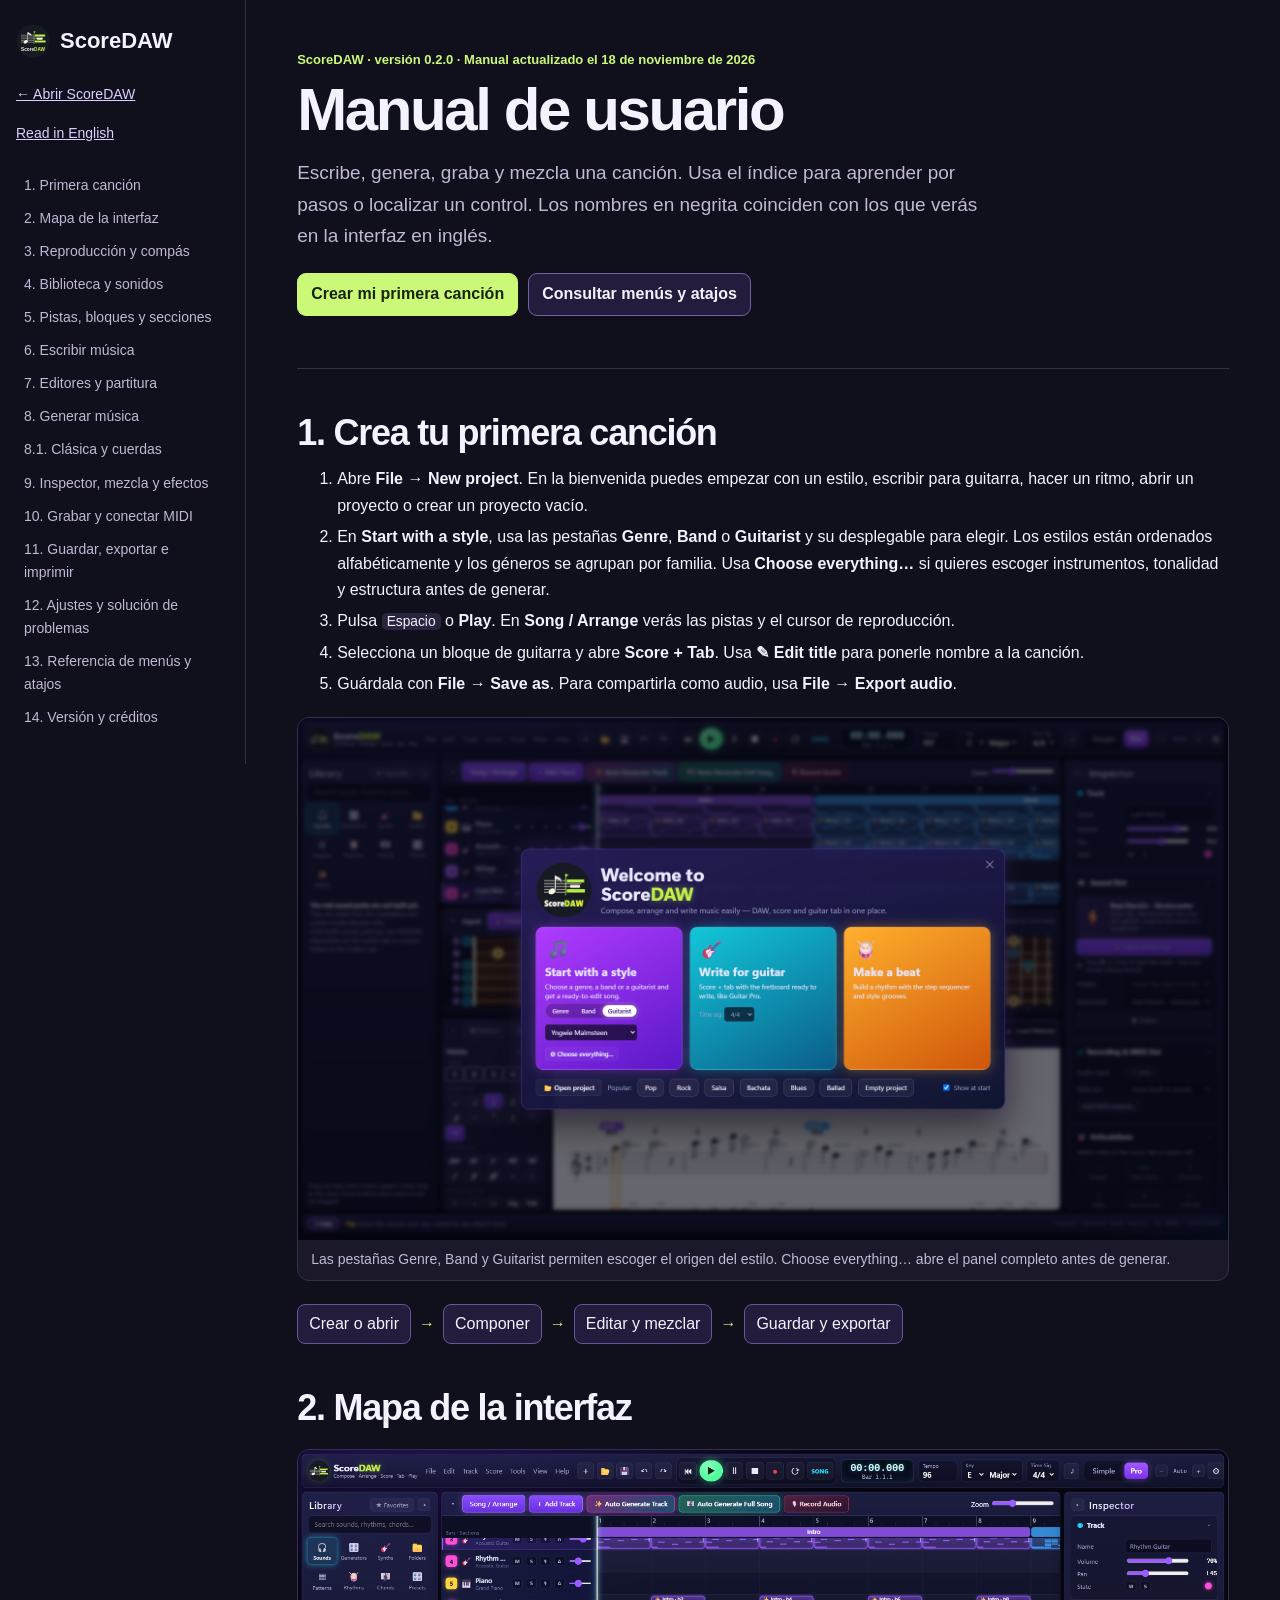
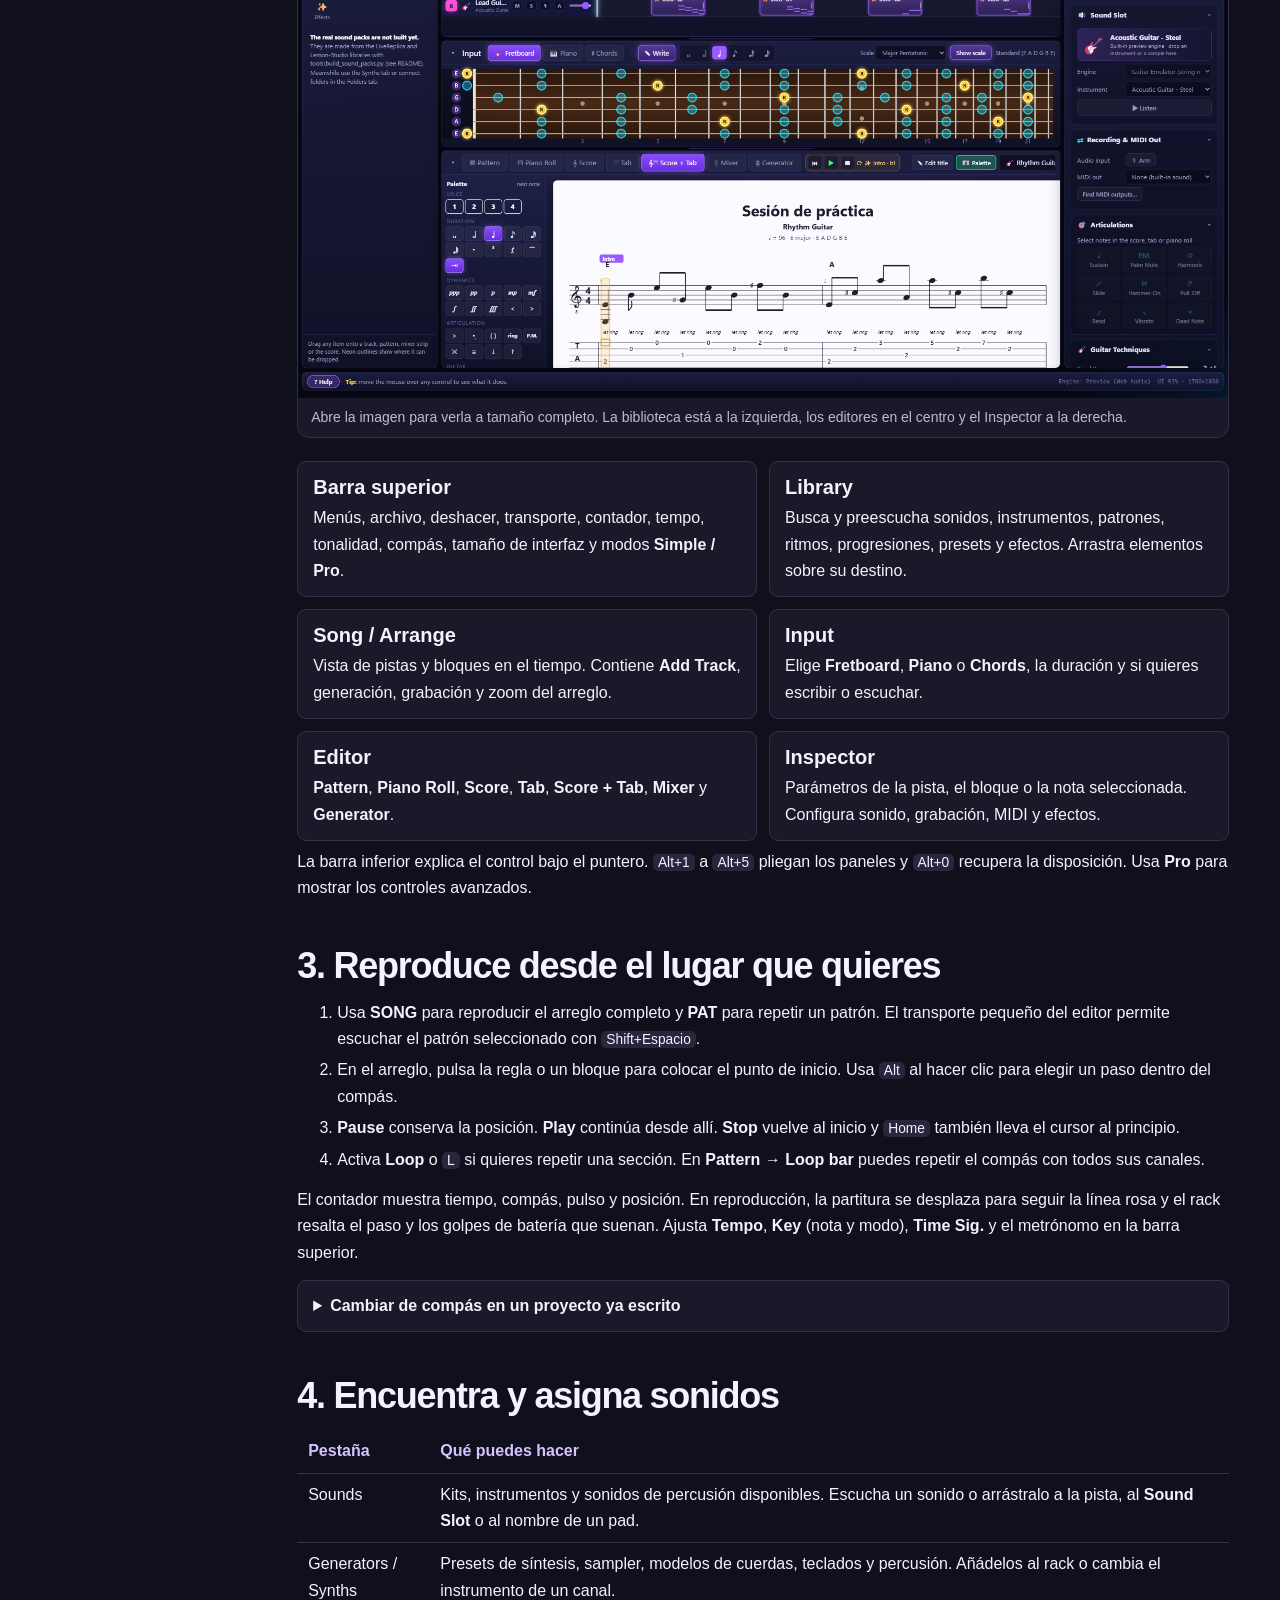
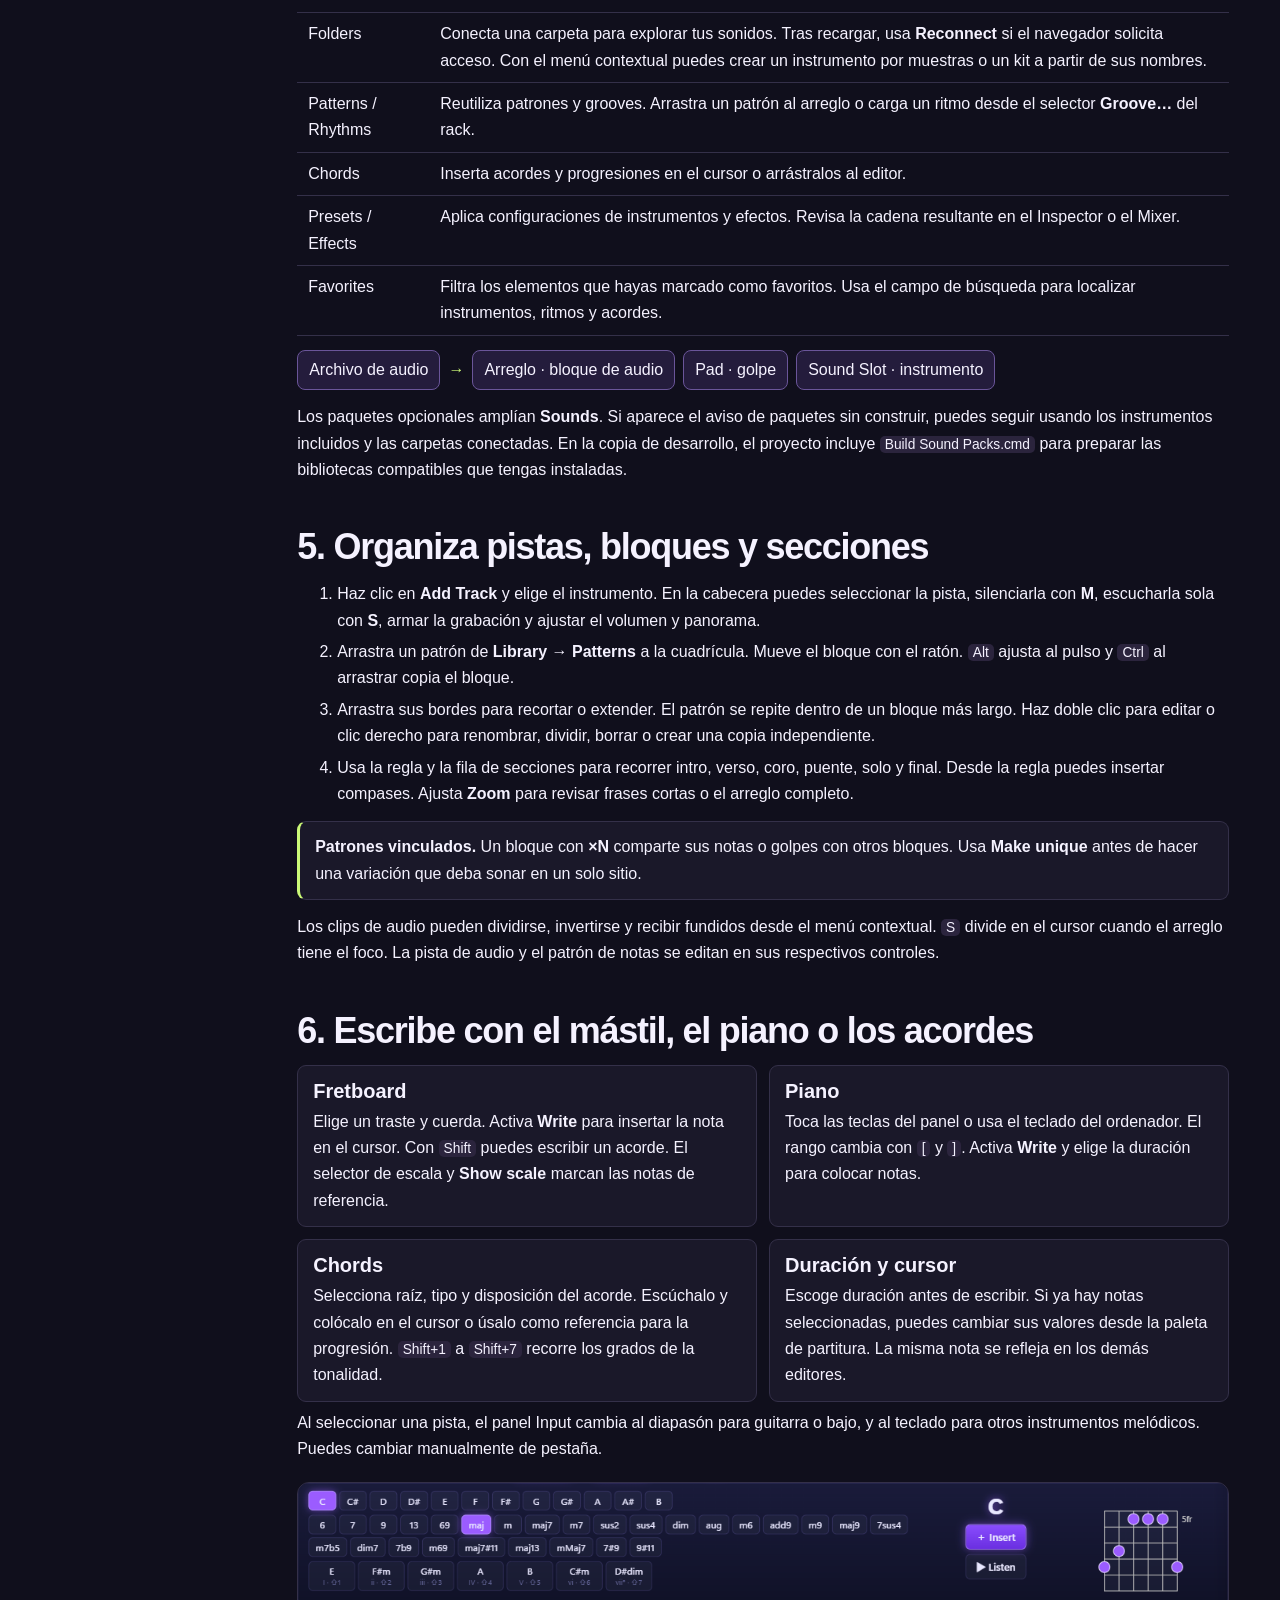
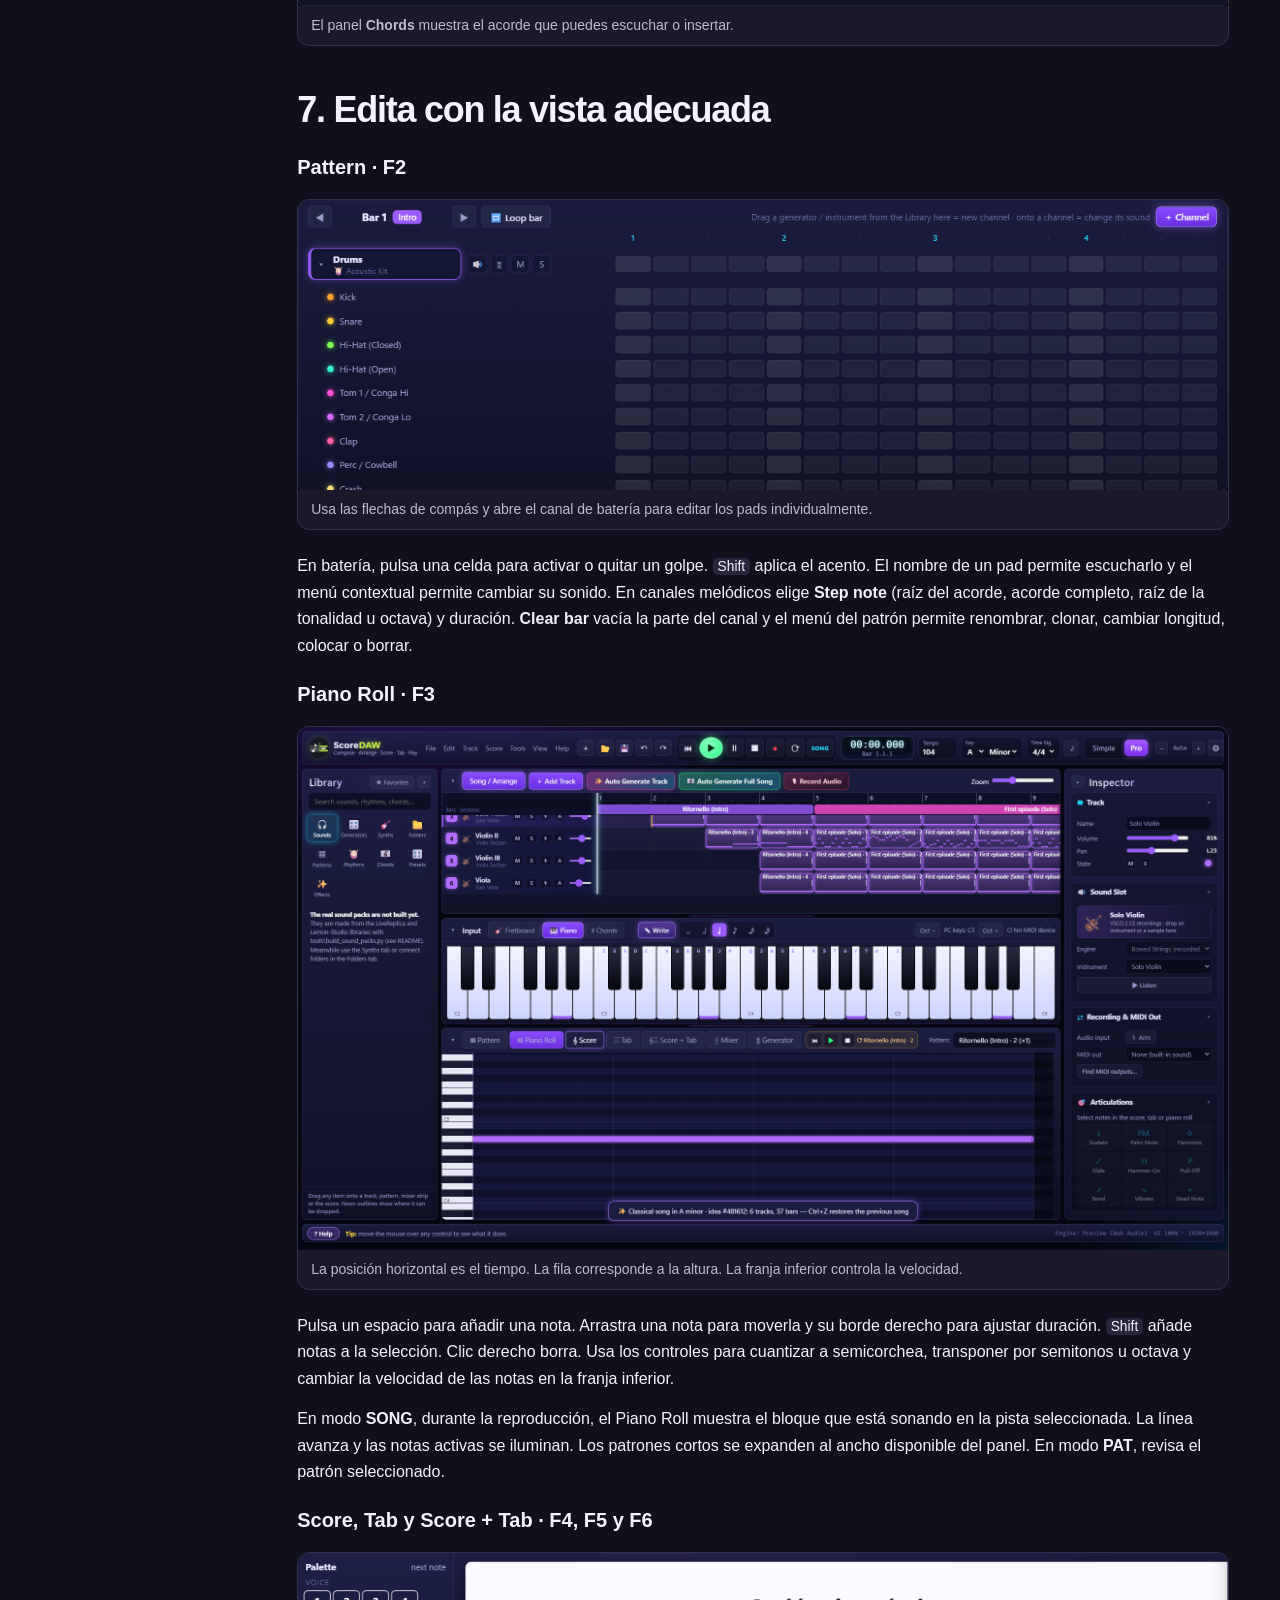
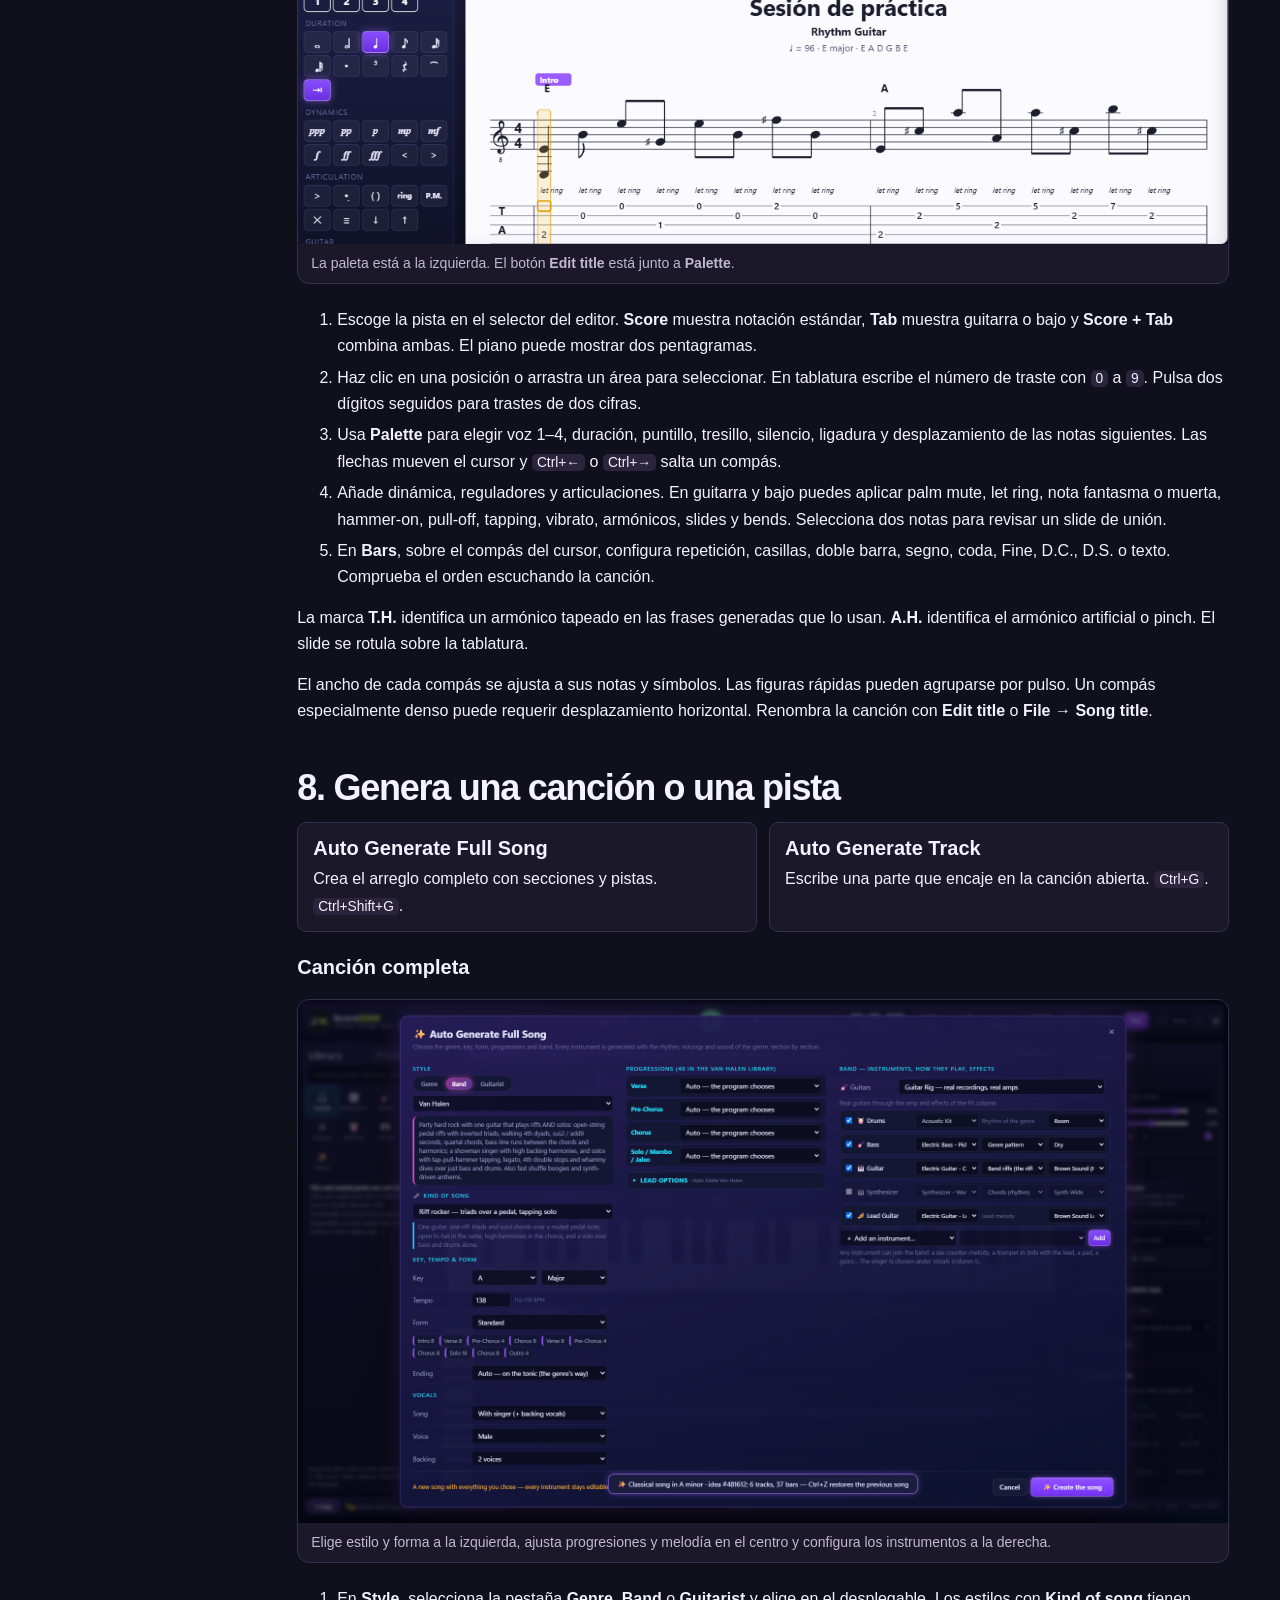
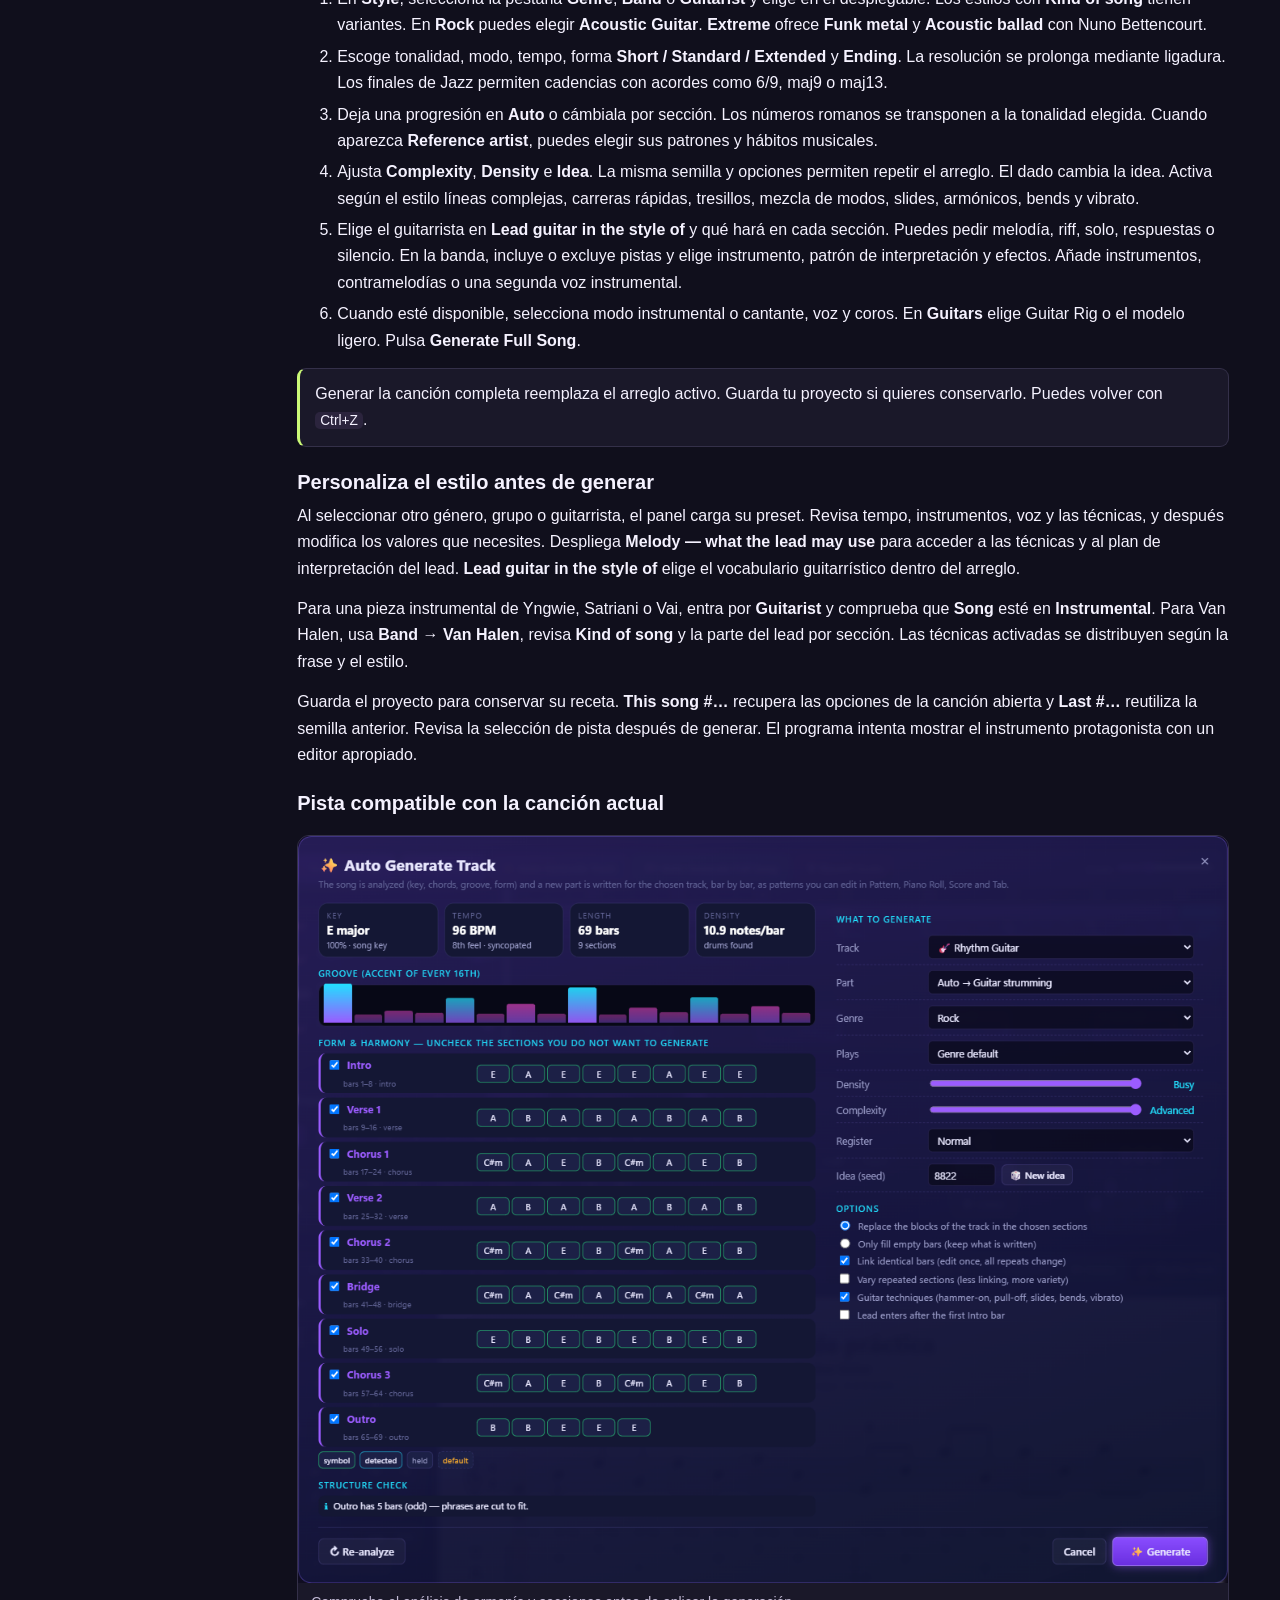
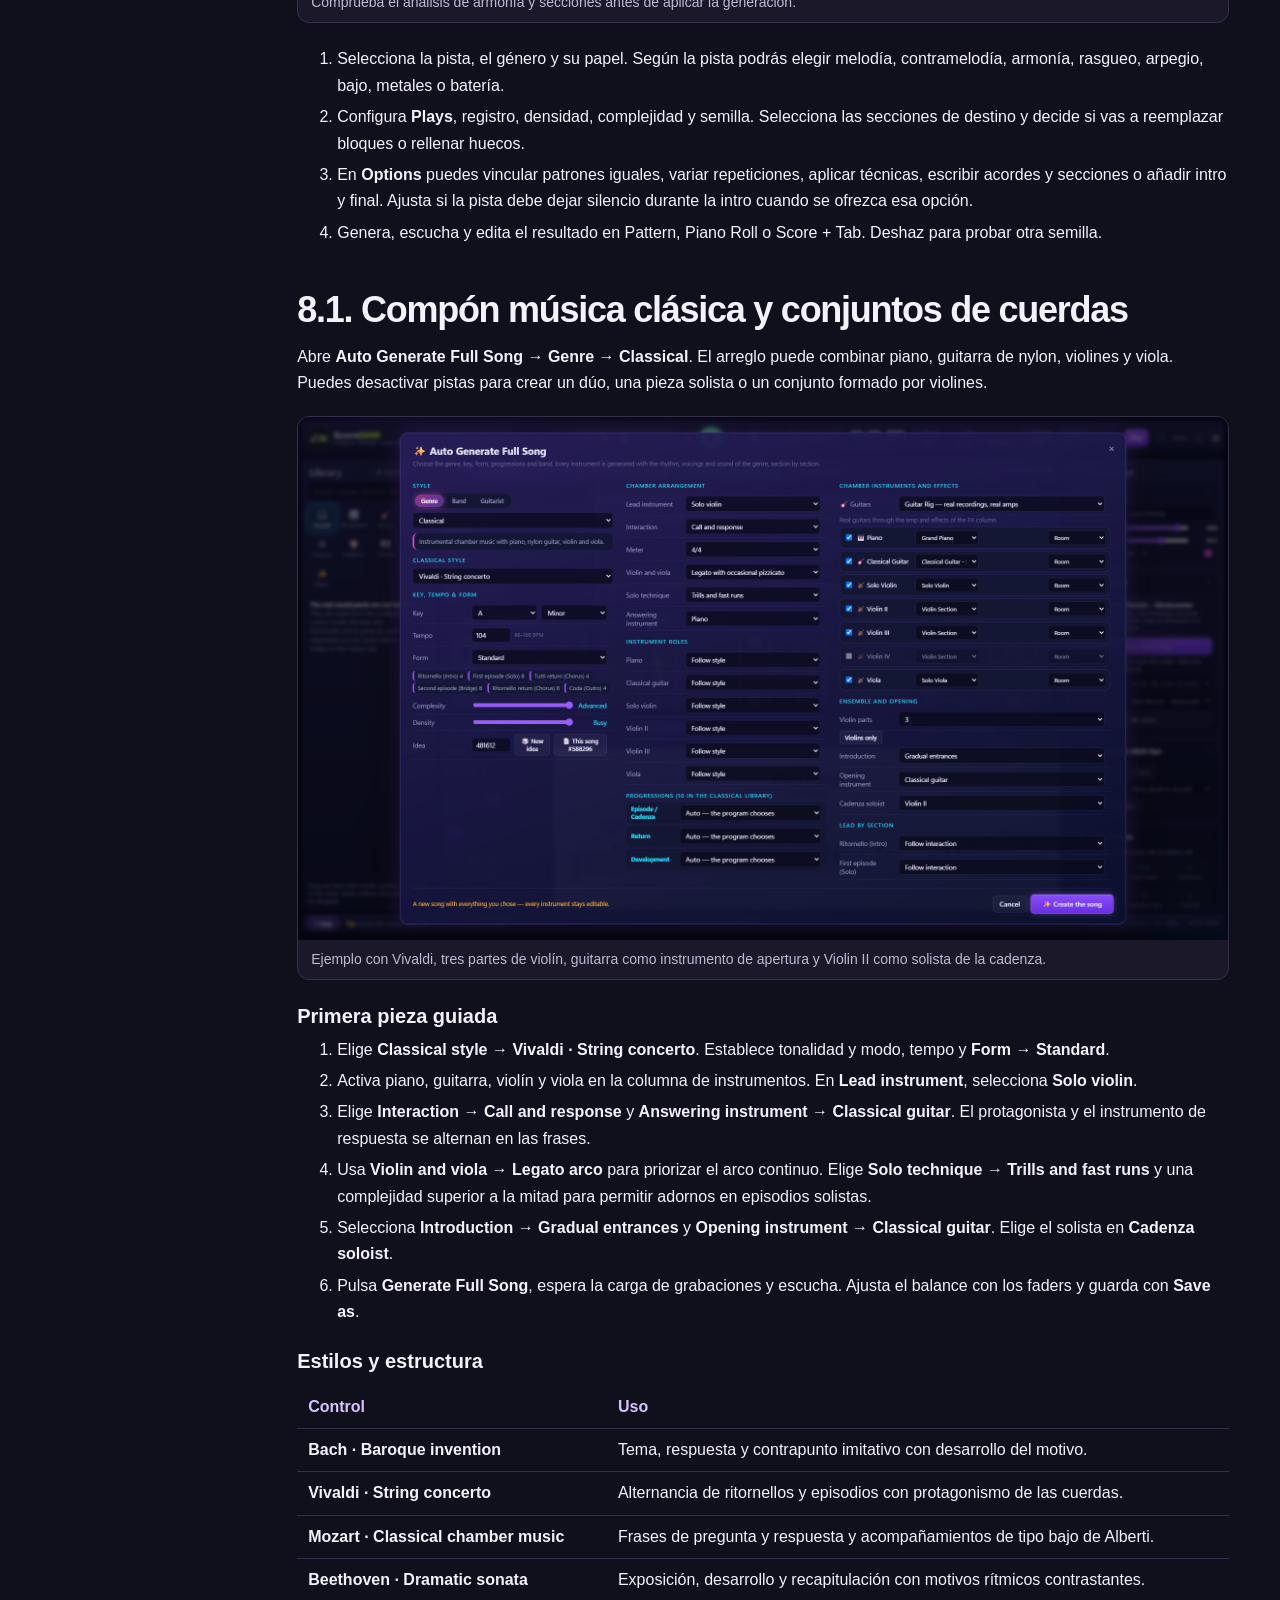
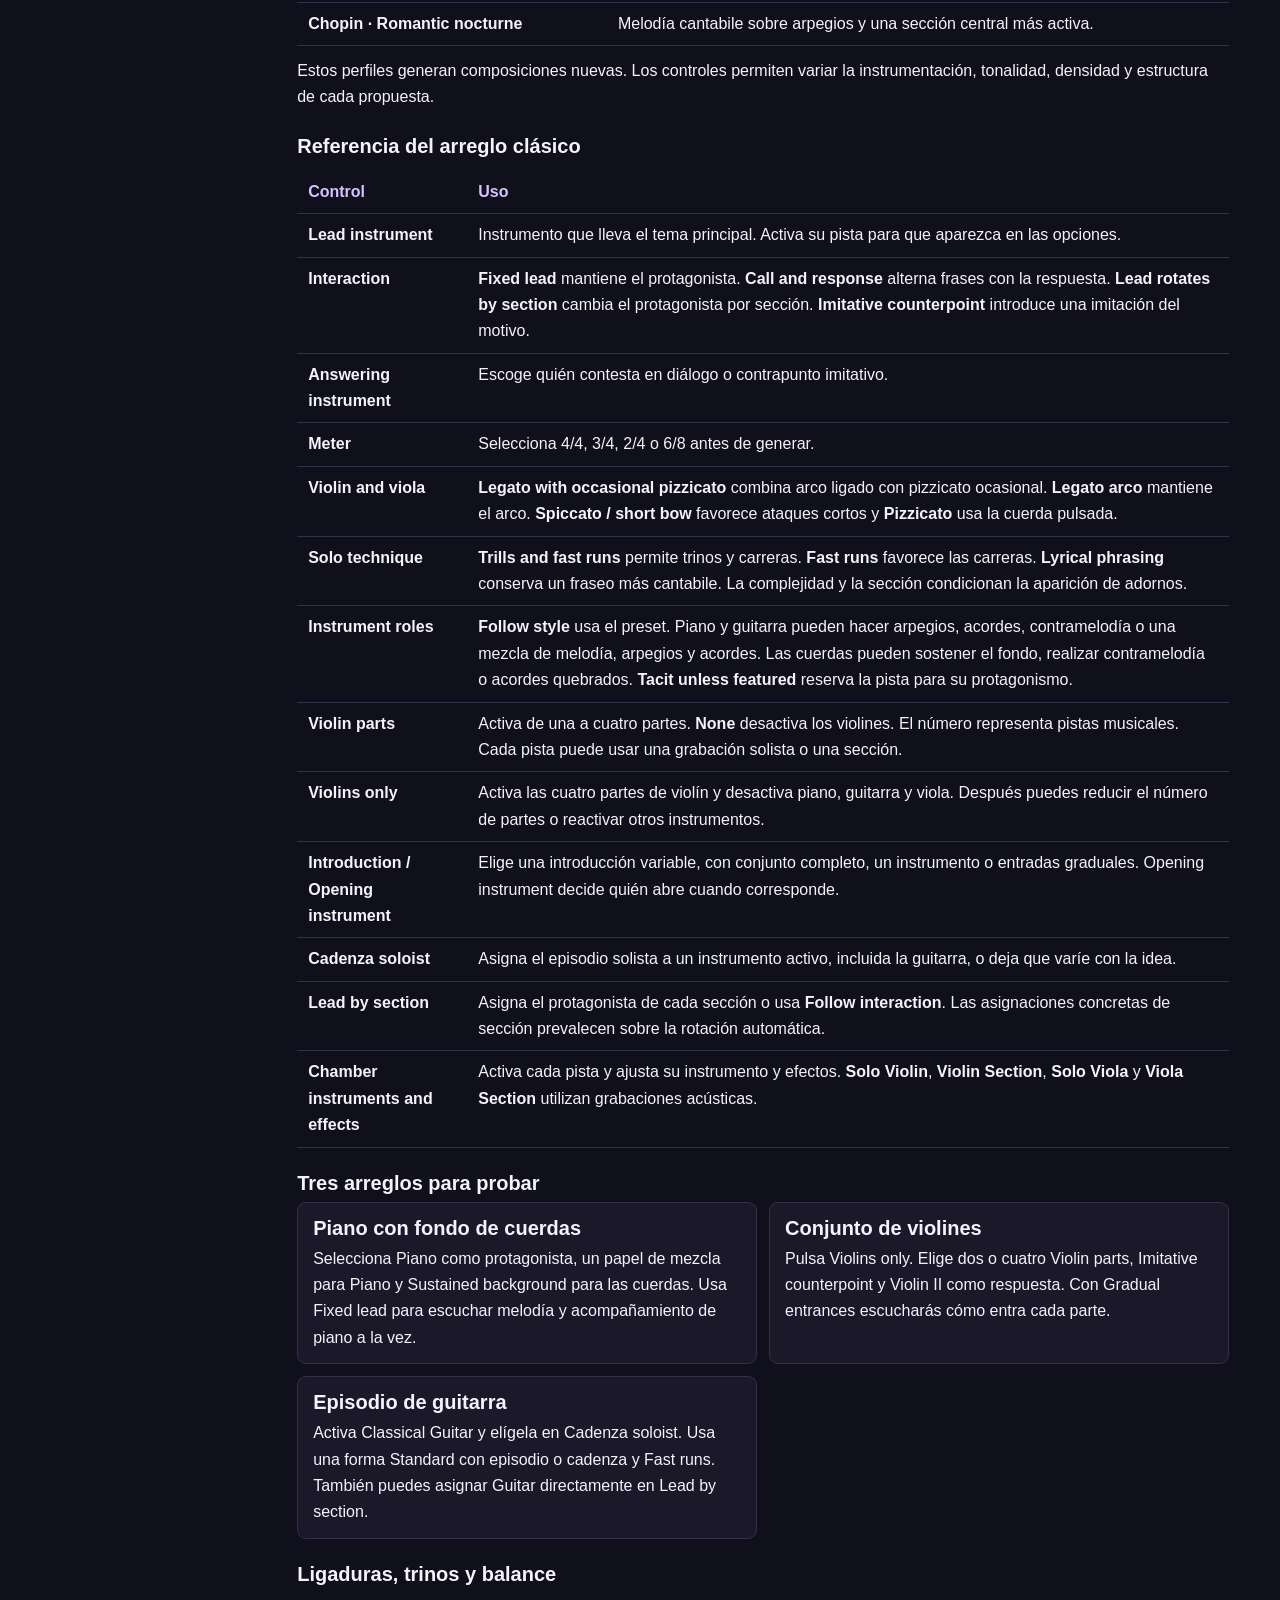
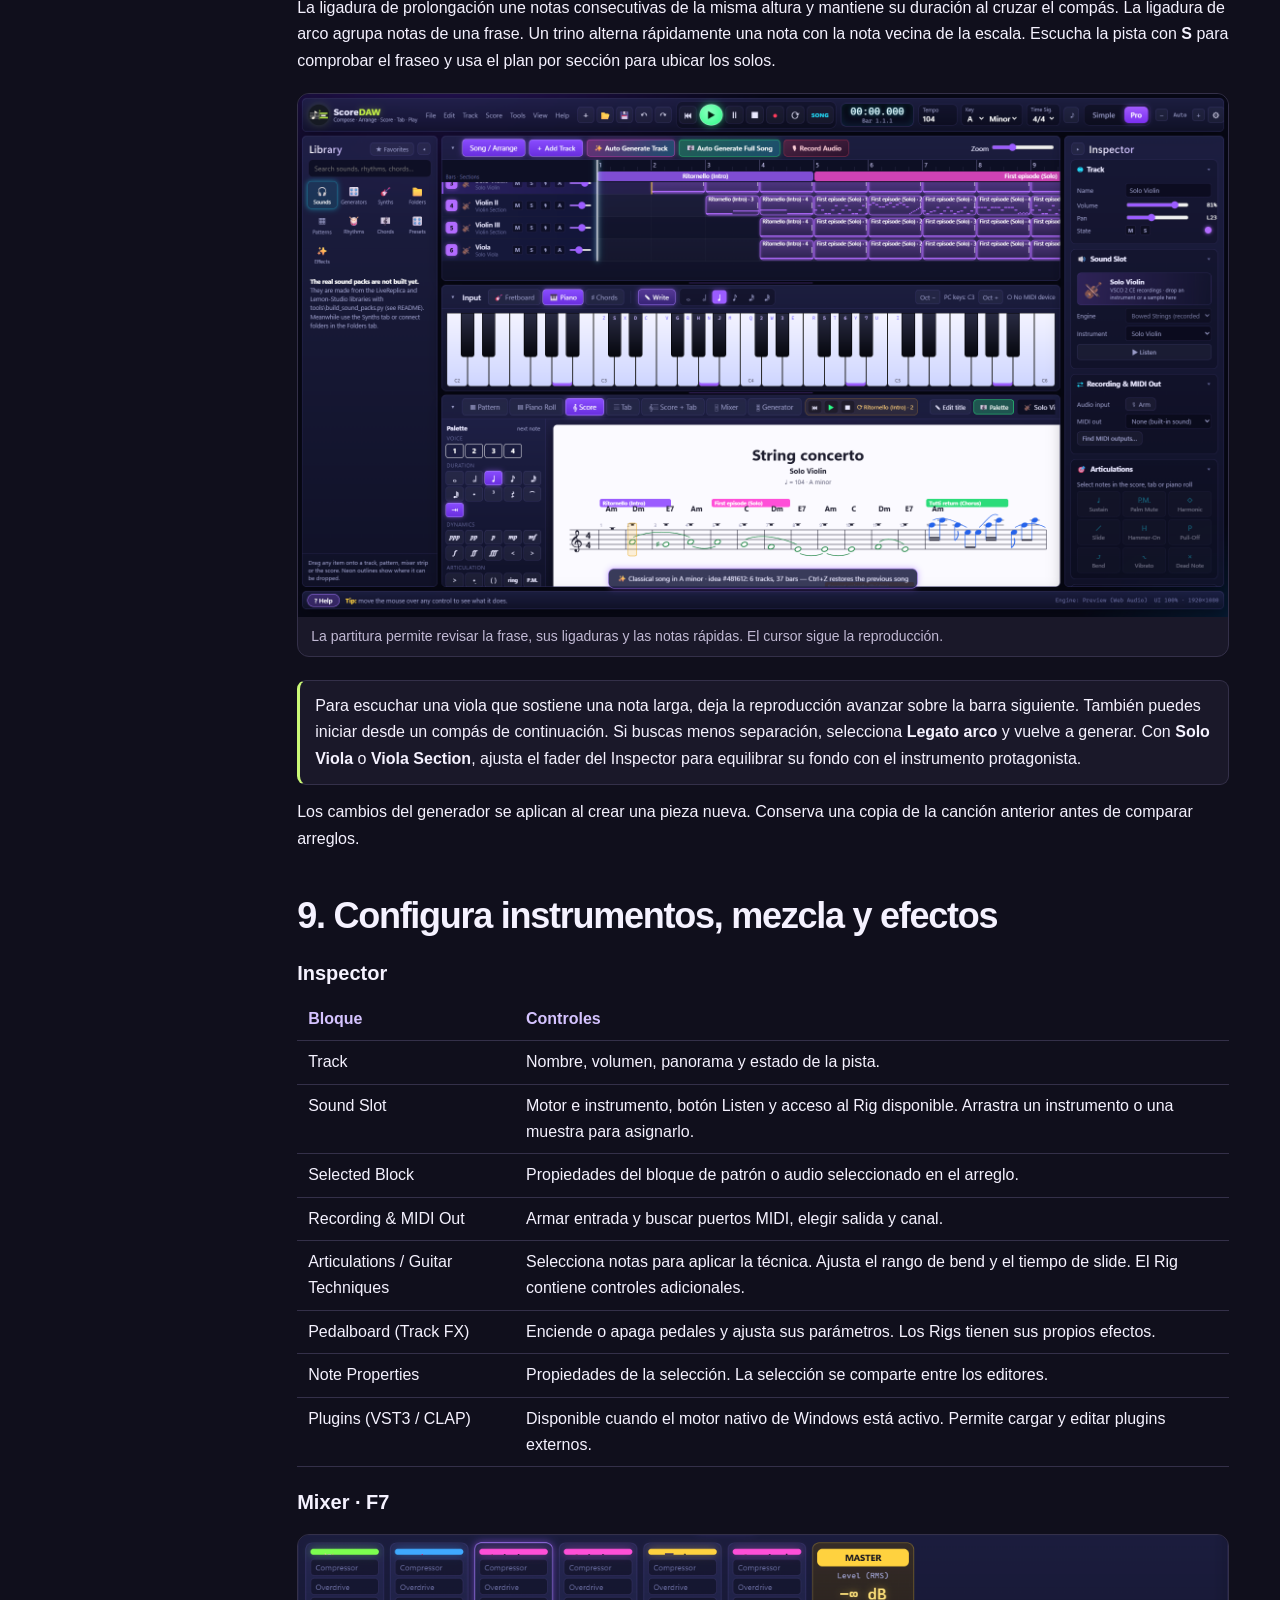
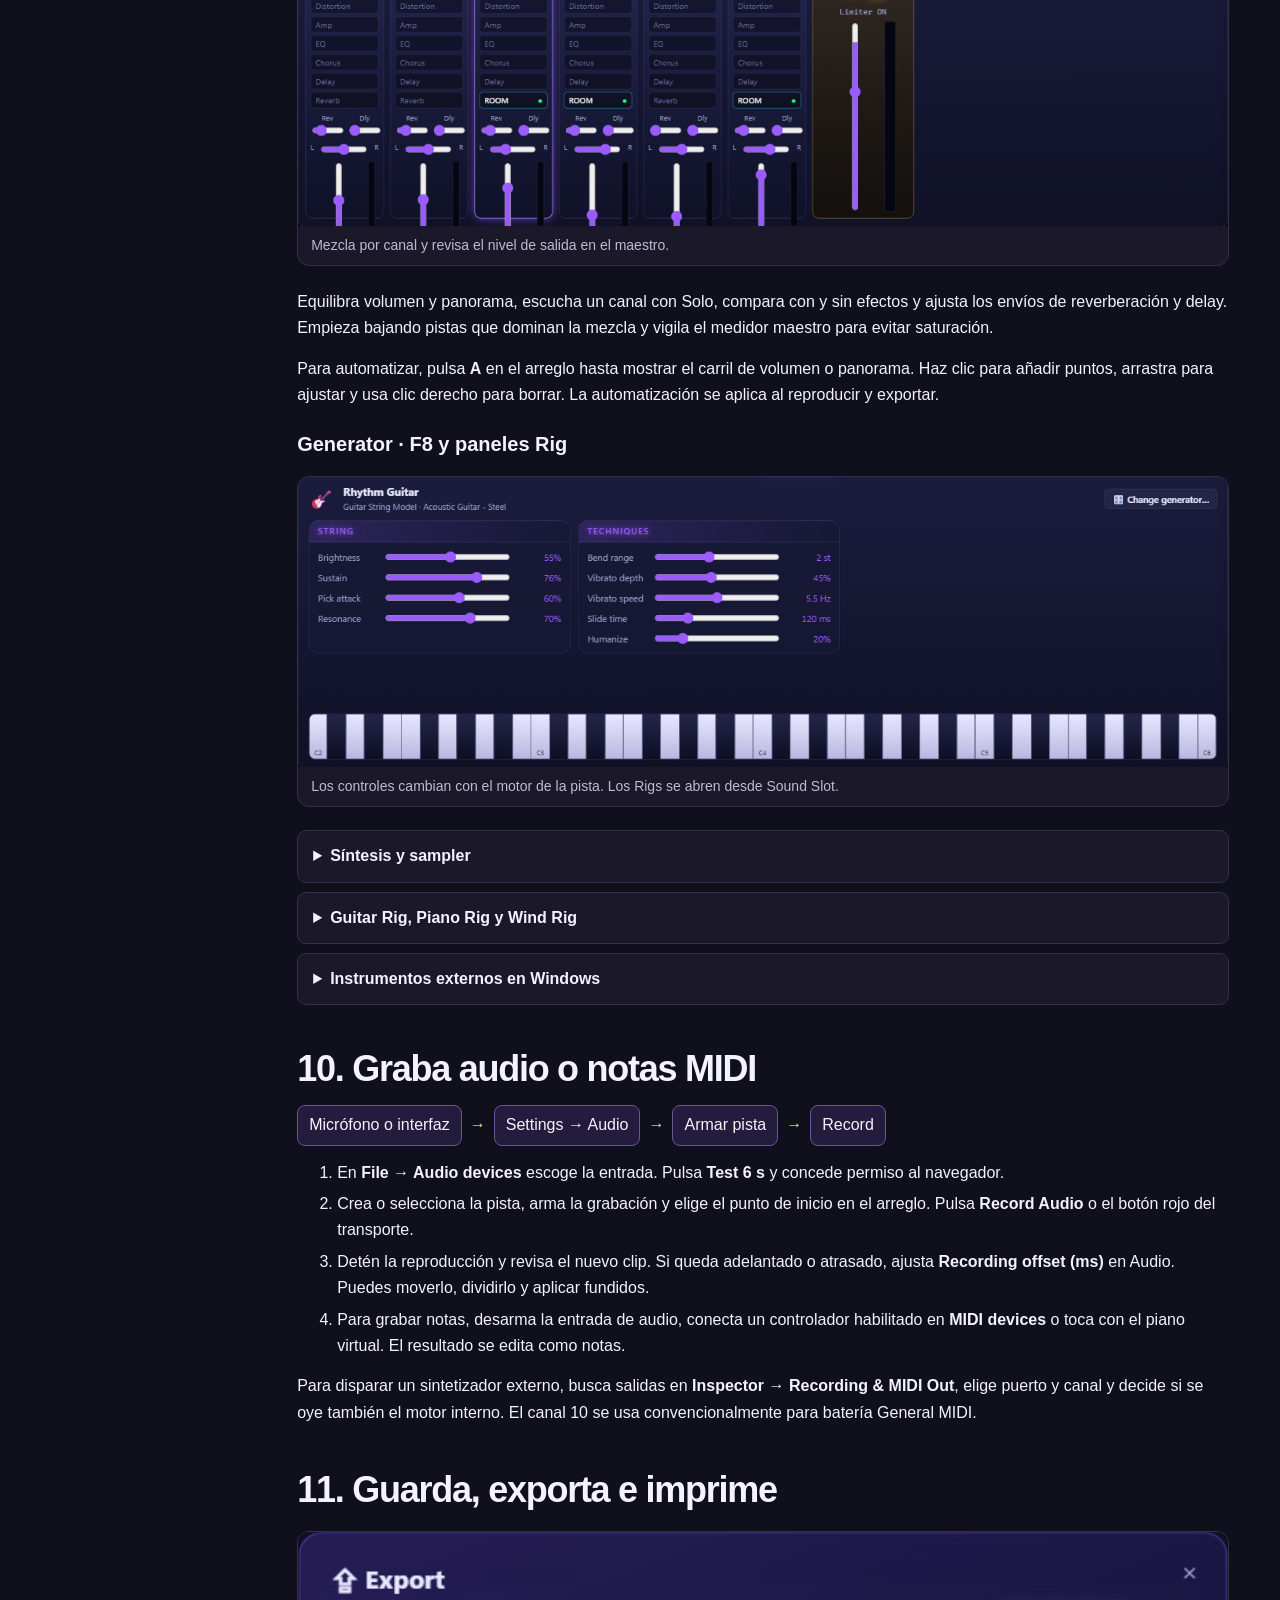
==== commit ee0220cd: "Update bilingual manuals for classical strings and current editors" ====
--- a/manual/index.html
+++ b/manual/index.html
@@ -4,7 +4,7 @@
 <meta charset="utf-8">
 <meta name="viewport" content="width=device-width, initial-scale=1">
 <title>Manual de usuario · ScoreDAW</title>
-<link rel="stylesheet" href="manual.css">
+<link rel="stylesheet" href="manual.css?v=manual-20261118">
 </head>
 <body id="arriba">
 <a class="skip-link button" href="#contenido">Ir al contenido</a>
@@ -22,6 +22,7 @@
 <a href="#entrada">6. Escribir música</a>
 <a href="#editores">7. Editores y partitura</a>
 <a href="#generacion">8. Generar música</a>
+<a href="#clasica">8.1. Clásica y cuerdas</a>
 <a href="#sonido">9. Inspector, mezcla y efectos</a>
 <a href="#grabacion">10. Grabar y conectar MIDI</a>
 <a href="#exportacion">11. Guardar, exportar e imprimir</a>
@@ -32,7 +33,7 @@
 </aside>
 <main id="contenido">
 <header class="hero">
-<span class="version">ScoreDAW · versión 0.2.0</span>
+<span class="version">ScoreDAW · versión 0.2.0 · Manual actualizado el 18 de noviembre de 2026</span>
 <h1>Manual de usuario</h1>
 <p>Escribe, genera, graba y mezcla una canción. Usa el índice para aprender por pasos o localizar un control. Los nombres en negrita coinciden con los que verás en la interfaz en inglés.</p>
 <div class="actions"><a class="button primary" href="#inicio">Crear mi primera canción</a><a class="button" href="#menus">Consultar menús y atajos</a></div>
@@ -41,12 +42,12 @@
 <section id="inicio"><h2>1. Crea tu primera canción</h2>
 <ol>
 <li>Abre <strong>File → New project</strong>. En la bienvenida puedes empezar con un estilo, escribir para guitarra, hacer un ritmo, abrir un proyecto o crear un proyecto vacío.</li>
-<li>Elige <strong>Start with a style</strong> y un género. Usa <strong>Choose everything…</strong> si quieres escoger instrumentos, tonalidad y estructura antes de generar.</li>
+<li>En <strong>Start with a style</strong>, usa las pestañas <strong>Genre</strong>, <strong>Band</strong> o <strong>Guitarist</strong> y su desplegable para elegir. Los estilos están ordenados alfabéticamente y los géneros se agrupan por familia. Usa <strong>Choose everything…</strong> si quieres escoger instrumentos, tonalidad y estructura antes de generar.</li>
 <li>Pulsa <kbd>Espacio</kbd> o <strong>Play</strong>. En <strong>Song / Arrange</strong> verás las pistas y el cursor de reproducción.</li>
 <li>Selecciona un bloque de guitarra y abre <strong>Score + Tab</strong>. Usa <strong>✎ Edit title</strong> para ponerle nombre a la canción.</li>
 <li>Guárdala con <strong>File → Save as</strong>. Para compartirla como audio, usa <strong>File → Export audio</strong>.</li>
 </ol>
-<figure><a href="images/inicio.png"><img src="images/inicio.png" alt="Bienvenida con las opciones para generar un estilo, escribir para guitarra y crear un ritmo"></a><figcaption>La bienvenida ofrece plantillas, un proyecto vacío y el ajuste del compás para empezar a escribir.</figcaption></figure>
+<figure><a href="images/inicio.png?v=manual-20261118"><img src="images/inicio.png?v=manual-20261118" alt="Bienvenida con las opciones para generar un estilo, escribir para guitarra y crear un ritmo"></a><figcaption>Las pestañas Genre, Band y Guitarist permiten escoger el origen del estilo. Choose everything… abre el panel completo antes de generar.</figcaption></figure>
 <div class="diagram" aria-label="Flujo de trabajo"><span>Crear o abrir</span><b aria-hidden="true">→</b><span>Componer</span><b aria-hidden="true">→</b><span>Editar y mezclar</span><b aria-hidden="true">→</b><span>Guardar y exportar</span></div>
 </section>
 
@@ -106,6 +107,7 @@
 <article><h3>Chords</h3><p>Selecciona raíz, tipo y disposición del acorde. Escúchalo y colócalo en el cursor o úsalo como referencia para la progresión. <kbd>Shift+1</kbd> a <kbd>Shift+7</kbd> recorre los grados de la tonalidad.</p></article>
 <article><h3>Duración y cursor</h3><p>Escoge duración antes de escribir. Si ya hay notas seleccionadas, puedes cambiar sus valores desde la paleta de partitura. La misma nota se refleja en los demás editores.</p></article>
 </div>
+<p>Al seleccionar una pista, el panel Input cambia al diapasón para guitarra o bajo, y al teclado para otros instrumentos melódicos. Puedes cambiar manualmente de pestaña.</p>
 <figure><a href="images/acordes.png"><img src="images/acordes.png" alt="Panel Chords con los controles del constructor de acordes" loading="lazy"></a><figcaption>El panel <strong>Chords</strong> muestra el acorde que puedes escuchar o insertar.</figcaption></figure>
 </section>
 
@@ -114,8 +116,9 @@
 <figure><a href="images/patron.png"><img src="images/patron.png" alt="Rack de patrones con pasos, canales y pads de batería" loading="lazy"></a><figcaption>Usa las flechas de compás y abre el canal de batería para editar los pads individualmente.</figcaption></figure>
 <p>En batería, pulsa una celda para activar o quitar un golpe. <kbd>Shift</kbd> aplica el acento. El nombre de un pad permite escucharlo y el menú contextual permite cambiar su sonido. En canales melódicos elige <strong>Step note</strong> (raíz del acorde, acorde completo, raíz de la tonalidad u octava) y duración. <strong>Clear bar</strong> vacía la parte del canal y el menú del patrón permite renombrar, clonar, cambiar longitud, colocar o borrar.</p>
 <h3>Piano Roll · F3</h3>
-<figure><a href="images/piano-roll.png"><img src="images/piano-roll.png" alt="Piano Roll de ScoreDAW con el teclado lateral y la cuadrícula de notas" loading="lazy"></a><figcaption>La posición horizontal es el tiempo. La fila corresponde a la altura. La franja inferior controla la velocidad.</figcaption></figure>
+<figure><a href="images/piano-roll.png?v=manual-20261118"><img src="images/piano-roll.png?v=manual-20261118" alt="Piano Roll de ScoreDAW con el teclado lateral y la cuadrícula de notas" loading="lazy"></a><figcaption>La posición horizontal es el tiempo. La fila corresponde a la altura. La franja inferior controla la velocidad.</figcaption></figure>
 <p>Pulsa un espacio para añadir una nota. Arrastra una nota para moverla y su borde derecho para ajustar duración. <kbd>Shift</kbd> añade notas a la selección. Clic derecho borra. Usa los controles para cuantizar a semicorchea, transponer por semitonos u octava y cambiar la velocidad de las notas en la franja inferior.</p>
+<p>En modo <strong>SONG</strong>, durante la reproducción, el Piano Roll muestra el bloque que está sonando en la pista seleccionada. La línea avanza y las notas activas se iluminan. Los patrones cortos se expanden al ancho disponible del panel. En modo <strong>PAT</strong>, revisa el patrón seleccionado.</p>
 <h3>Score, Tab y Score + Tab · F4, F5 y F6</h3>
 <figure><a href="images/partitura.png"><img src="images/partitura.png" alt="Partitura y tablatura ligadas con el título centrado y la paleta de notación" loading="lazy"></a><figcaption>La paleta está a la izquierda. El botón <strong>Edit title</strong> está junto a <strong>Palette</strong>.</figcaption></figure>
 <ol>
@@ -125,15 +128,16 @@
 <li>Añade dinámica, reguladores y articulaciones. En guitarra y bajo puedes aplicar palm mute, let ring, nota fantasma o muerta, hammer-on, pull-off, tapping, vibrato, armónicos, slides y bends. Selecciona dos notas para revisar un slide de unión.</li>
 <li>En <strong>Bars</strong>, sobre el compás del cursor, configura repetición, casillas, doble barra, segno, coda, Fine, D.C., D.S. o texto. Comprueba el orden escuchando la canción.</li>
 </ol>
+<p>La marca <strong>T.H.</strong> identifica un armónico tapeado en las frases generadas que lo usan. <strong>A.H.</strong> identifica el armónico artificial o pinch. El slide se rotula sobre la tablatura.</p>
 <p>El ancho de cada compás se ajusta a sus notas y símbolos. Las figuras rápidas pueden agruparse por pulso. Un compás especialmente denso puede requerir desplazamiento horizontal. Renombra la canción con <strong>Edit title</strong> o <strong>File → Song title</strong>.</p>
 </section>
 <section id="generacion"><h2>8. Genera una canción o una pista</h2>
 <div class="cards"><article><h3>Auto Generate Full Song</h3><p>Crea el arreglo completo con secciones y pistas. <kbd>Ctrl+Shift+G</kbd>.</p></article>
 <article><h3>Auto Generate Track</h3><p>Escribe una parte que encaje en la canción abierta. <kbd>Ctrl+G</kbd>.</p></article></div>
 <h3>Canción completa</h3>
-<figure><a href="images/cancion.png"><img src="images/cancion.png" alt="Diálogo Auto Generate Full Song con columnas de género, armonía y banda" loading="lazy"></a><figcaption>Elige estilo y forma a la izquierda, ajusta progresiones y melodía en el centro y configura los instrumentos a la derecha.</figcaption></figure>
-<ol>
-<li>Selecciona <strong>Genre</strong> o un perfil en <strong>Bands</strong>. Los estilos con <strong>Kind of song</strong> tienen variantes. En <strong>Rock</strong> puedes elegir <strong>Acoustic Guitar</strong>. <strong>Extreme</strong> ofrece <strong>Funk metal</strong> y <strong>Acoustic ballad</strong> con Nuno Bettencourt.</li>
+<figure><a href="images/cancion.png?v=manual-20261118"><img src="images/cancion.png?v=manual-20261118" alt="Diálogo Auto Generate Full Song con columnas de género, armonía y banda" loading="lazy"></a><figcaption>Elige estilo y forma a la izquierda, ajusta progresiones y melodía en el centro y configura los instrumentos a la derecha.</figcaption></figure>
+<ol>
+<li>En <strong>Style</strong>, selecciona la pestaña <strong>Genre</strong>, <strong>Band</strong> o <strong>Guitarist</strong> y elige en el desplegable. Los estilos con <strong>Kind of song</strong> tienen variantes. En <strong>Rock</strong> puedes elegir <strong>Acoustic Guitar</strong>. <strong>Extreme</strong> ofrece <strong>Funk metal</strong> y <strong>Acoustic ballad</strong> con Nuno Bettencourt.</li>
 <li>Escoge tonalidad, modo, tempo, forma <strong>Short / Standard / Extended</strong> y <strong>Ending</strong>. La resolución se prolonga mediante ligadura. Los finales de Jazz permiten cadencias con acordes como 6/9, maj9 o maj13.</li>
 <li>Deja una progresión en <strong>Auto</strong> o cámbiala por sección. Los números romanos se transponen a la tonalidad elegida. Cuando aparezca <strong>Reference artist</strong>, puedes elegir sus patrones y hábitos musicales.</li>
 <li>Ajusta <strong>Complexity</strong>, <strong>Density</strong> e <strong>Idea</strong>. La misma semilla y opciones permiten repetir el arreglo. El dado cambia la idea. Activa según el estilo líneas complejas, carreras rápidas, tresillos, mezcla de modos, slides, armónicos, bends y vibrato.</li>
@@ -141,6 +145,10 @@
 <li>Cuando esté disponible, selecciona modo instrumental o cantante, voz y coros. En <strong>Guitars</strong> elige Guitar Rig o el modelo ligero. Pulsa <strong>Generate Full Song</strong>.</li>
 </ol>
 <div class="tip"><p>Generar la canción completa reemplaza el arreglo activo. Guarda tu proyecto si quieres conservarlo. Puedes volver con <kbd>Ctrl+Z</kbd>.</p></div>
+<h3>Personaliza el estilo antes de generar</h3>
+<p>Al seleccionar otro género, grupo o guitarrista, el panel carga su preset. Revisa tempo, instrumentos, voz y las técnicas, y después modifica los valores que necesites. Despliega <strong>Melody — what the lead may use</strong> para acceder a las técnicas y al plan de interpretación del lead. <strong>Lead guitar in the style of</strong> elige el vocabulario guitarrístico dentro del arreglo.</p>
+<p>Para una pieza instrumental de Yngwie, Satriani o Vai, entra por <strong>Guitarist</strong> y comprueba que <strong>Song</strong> esté en <strong>Instrumental</strong>. Para Van Halen, usa <strong>Band → Van Halen</strong>, revisa <strong>Kind of song</strong> y la parte del lead por sección. Las técnicas activadas se distribuyen según la frase y el estilo.</p>
+<p>Guarda el proyecto para conservar su receta. <strong>This song #…</strong> recupera las opciones de la canción abierta y <strong>Last #…</strong> reutiliza la semilla anterior. Revisa la selección de pista después de generar. El programa intenta mostrar el instrumento protagonista con un editor apropiado.</p>
 <h3>Pista compatible con la canción actual</h3>
 <figure><a href="images/pista.png"><img src="images/pista.png" alt="Diálogo Auto Generate Track con análisis a la izquierda y parámetros de la pista a la derecha" loading="lazy"></a><figcaption>Comprueba el análisis de armonía y secciones antes de aplicar la generación.</figcaption></figure>
 <ol>
@@ -150,6 +158,41 @@
 <li>Genera, escucha y edita el resultado en Pattern, Piano Roll o Score + Tab. Deshaz para probar otra semilla.</li>
 </ol>
 </section>
+
+<section id="clasica"><h2>8.1. Compón música clásica y conjuntos de cuerdas</h2>
+<p>Abre <strong>Auto Generate Full Song → Genre → Classical</strong>. El arreglo puede combinar piano, guitarra de nylon, violines y viola. Puedes desactivar pistas para crear un dúo, una pieza solista o un conjunto formado por violines.</p><figure><a href="images/clasica.png?v=manual-20261118"><img src="images/clasica.png?v=manual-20261118" alt="Panel clásico con tres partes de violín, diálogo instrumental e introducción gradual" loading="lazy"></a><figcaption>Ejemplo con Vivaldi, tres partes de violín, guitarra como instrumento de apertura y Violin II como solista de la cadenza.</figcaption></figure><h3>Primera pieza guiada</h3><ol>
+<li>Elige <strong>Classical style → Vivaldi · String concerto</strong>. Establece tonalidad y modo, tempo y <strong>Form → Standard</strong>.</li>
+<li>Activa piano, guitarra, violín y viola en la columna de instrumentos. En <strong>Lead instrument</strong>, selecciona <strong>Solo violin</strong>.</li>
+<li>Elige <strong>Interaction → Call and response</strong> y <strong>Answering instrument → Classical guitar</strong>. El protagonista y el instrumento de respuesta se alternan en las frases.</li>
+<li>Usa <strong>Violin and viola → Legato arco</strong> para priorizar el arco continuo. Elige <strong>Solo technique → Trills and fast runs</strong> y una complejidad superior a la mitad para permitir adornos en episodios solistas.</li>
+<li>Selecciona <strong>Introduction → Gradual entrances</strong> y <strong>Opening instrument → Classical guitar</strong>. Elige el solista en <strong>Cadenza soloist</strong>.</li>
+<li>Pulsa <strong>Generate Full Song</strong>, espera la carga de grabaciones y escucha. Ajusta el balance con los faders y guarda con <strong>Save as</strong>.</li>
+</ol><h3>Estilos y estructura</h3>
+<div class="table"><table><thead><tr><th>Control</th><th>Uso</th></tr></thead><tbody><tr><td><strong>Bach · Baroque invention</strong></td><td>Tema, respuesta y contrapunto imitativo con desarrollo del motivo.</td></tr>
+<tr><td><strong>Vivaldi · String concerto</strong></td><td>Alternancia de ritornellos y episodios con protagonismo de las cuerdas.</td></tr>
+<tr><td><strong>Mozart · Classical chamber music</strong></td><td>Frases de pregunta y respuesta y acompañamientos de tipo bajo de Alberti.</td></tr>
+<tr><td><strong>Beethoven · Dramatic sonata</strong></td><td>Exposición, desarrollo y recapitulación con motivos rítmicos contrastantes.</td></tr>
+<tr><td><strong>Chopin · Romantic nocturne</strong></td><td>Melodía cantabile sobre arpegios y una sección central más activa.</td></tr></tbody></table></div><p>Estos perfiles generan composiciones nuevas. Los controles permiten variar la instrumentación, tonalidad, densidad y estructura de cada propuesta.</p><h3>Referencia del arreglo clásico</h3>
+<div class="table"><table><thead><tr><th>Control</th><th>Uso</th></tr></thead><tbody><tr><td><strong>Lead instrument</strong></td><td>Instrumento que lleva el tema principal. Activa su pista para que aparezca en las opciones.</td></tr>
+<tr><td><strong>Interaction</strong></td><td><strong>Fixed lead</strong> mantiene el protagonista. <strong>Call and response</strong> alterna frases con la respuesta. <strong>Lead rotates by section</strong> cambia el protagonista por sección. <strong>Imitative counterpoint</strong> introduce una imitación del motivo.</td></tr>
+<tr><td><strong>Answering instrument</strong></td><td>Escoge quién contesta en diálogo o contrapunto imitativo.</td></tr>
+<tr><td><strong>Meter</strong></td><td>Selecciona 4/4, 3/4, 2/4 o 6/8 antes de generar.</td></tr>
+<tr><td><strong>Violin and viola</strong></td><td><strong>Legato with occasional pizzicato</strong> combina arco ligado con pizzicato ocasional. <strong>Legato arco</strong> mantiene el arco. <strong>Spiccato / short bow</strong> favorece ataques cortos y <strong>Pizzicato</strong> usa la cuerda pulsada.</td></tr>
+<tr><td><strong>Solo technique</strong></td><td><strong>Trills and fast runs</strong> permite trinos y carreras. <strong>Fast runs</strong> favorece las carreras. <strong>Lyrical phrasing</strong> conserva un fraseo más cantabile. La complejidad y la sección condicionan la aparición de adornos.</td></tr>
+<tr><td><strong>Instrument roles</strong></td><td><strong>Follow style</strong> usa el preset. Piano y guitarra pueden hacer arpegios, acordes, contramelodía o una mezcla de melodía, arpegios y acordes. Las cuerdas pueden sostener el fondo, realizar contramelodía o acordes quebrados. <strong>Tacit unless featured</strong> reserva la pista para su protagonismo.</td></tr>
+<tr><td><strong>Violin parts</strong></td><td>Activa de una a cuatro partes. <strong>None</strong> desactiva los violines. El número representa pistas musicales. Cada pista puede usar una grabación solista o una sección.</td></tr>
+<tr><td><strong>Violins only</strong></td><td>Activa las cuatro partes de violín y desactiva piano, guitarra y viola. Después puedes reducir el número de partes o reactivar otros instrumentos.</td></tr>
+<tr><td><strong>Introduction / Opening instrument</strong></td><td>Elige una introducción variable, con conjunto completo, un instrumento o entradas graduales. Opening instrument decide quién abre cuando corresponde.</td></tr>
+<tr><td><strong>Cadenza soloist</strong></td><td>Asigna el episodio solista a un instrumento activo, incluida la guitarra, o deja que varíe con la idea.</td></tr>
+<tr><td><strong>Lead by section</strong></td><td>Asigna el protagonista de cada sección o usa <strong>Follow interaction</strong>. Las asignaciones concretas de sección prevalecen sobre la rotación automática.</td></tr>
+<tr><td><strong>Chamber instruments and effects</strong></td><td>Activa cada pista y ajusta su instrumento y efectos. <strong>Solo Violin</strong>, <strong>Violin Section</strong>, <strong>Solo Viola</strong> y <strong>Viola Section</strong> utilizan grabaciones acústicas.</td></tr></tbody></table></div><h3>Tres arreglos para probar</h3>
+<div class="cards">
+<article><h3>Piano con fondo de cuerdas</h3><p>Selecciona Piano como protagonista, un papel de mezcla para Piano y Sustained background para las cuerdas. Usa Fixed lead para escuchar melodía y acompañamiento de piano a la vez.</p></article>
+<article><h3>Conjunto de violines</h3><p>Pulsa Violins only. Elige dos o cuatro Violin parts, Imitative counterpoint y Violin II como respuesta. Con Gradual entrances escucharás cómo entra cada parte.</p></article>
+<article><h3>Episodio de guitarra</h3><p>Activa Classical Guitar y elígela en Cadenza soloist. Usa una forma Standard con episodio o cadenza y Fast runs. También puedes asignar Guitar directamente en Lead by section.</p></article>
+</div><h3>Ligaduras, trinos y balance</h3>
+<p>La ligadura de prolongación une notas consecutivas de la misma altura y mantiene su duración al cruzar el compás. La ligadura de arco agrupa notas de una frase. Un trino alterna rápidamente una nota con la nota vecina de la escala. Escucha la pista con <strong>S</strong> para comprobar el fraseo y usa el plan por sección para ubicar los solos.</p><figure><a href="images/cuerdas.png?v=manual-20261118"><img src="images/cuerdas.png?v=manual-20261118" alt="Partitura de violín generada en ScoreDAW" loading="lazy"></a><figcaption>La partitura permite revisar la frase, sus ligaduras y las notas rápidas. El cursor sigue la reproducción.</figcaption></figure><div class="tip"><p>Para escuchar una viola que sostiene una nota larga, deja la reproducción avanzar sobre la barra siguiente. También puedes iniciar desde un compás de continuación. Si buscas menos separación, selecciona <strong>Legato arco</strong> y vuelve a generar. Con <strong>Solo Viola</strong> o <strong>Viola Section</strong>, ajusta el fader del Inspector para equilibrar su fondo con el instrumento protagonista.</p></div>
+<p>Los cambios del generador se aplican al crear una pieza nueva. Conserva una copia de la canción anterior antes de comparar arreglos.</p></section>
 
 <section id="sonido"><h2>9. Configura instrumentos, mezcla y efectos</h2>
 <h3>Inspector</h3>
@@ -242,6 +285,7 @@
 <tr><td>Amplificadores y respuestas de impulso</td><td><strong>TONE3000</strong>, motor Neural Amp Modeler WebAssembly, capturas y respuestas (MIT según los avisos del proyecto). Núcleo <strong>Neural Amp Modeler</strong> de <strong>Steven Atkinson</strong>.</td></tr>
 <tr><td>Grabaciones de piano</td><td><strong>Alexander Holm</strong>, Salamander Grand Piano V3 (CC BY 3.0). <strong>Jeff Learman</strong>, jRhodes3d (CC BY-NC-SA 4.0). <strong>Greg Sullivan</strong>, Wurlitzer EP200 con mapeo SFZ de <strong>kinwie</strong> (CC BY 3.0).</td></tr>
 <tr><td>Grabaciones de viento</td><td><strong>Versilian Studios, Samuel Gossner y colaboradores</strong>, saxo tenor VCSL y trompeta de VSCO-2 Community Edition interpretada por <strong>Simon Hutchinson</strong> (CC0 1.0).</td></tr>
+<tr><td>Grabaciones de cuerdas</td><td><strong>VSCO 2 Community Edition</strong>, Versilian Studios, Sam Gossner y Simon Dalzell, con edición de muestras de Elan Hickler / Soundemote (CC0 1.0), para violín solista y secciones de violines y violas. <strong>University of Iowa Electronic Music Studios</strong>, Lawrence Fritts y equipo, para viola solista. Su colección permite usar las grabaciones sin restricciones. Avisos y procedencia en <a href="../assets/bowed-strings/CREDITS.txt">CREDITS de cuerdas</a>.</td></tr>
 <tr><td>Exportación MP3</td><td><strong>lamejs</strong>, adaptación de LAME, con licencia LGPL-3.0 según los avisos del proyecto.</td></tr>
 <tr><td>Edición Windows</td><td><strong>Steinberg</strong>, VST 3 SDK (MIT). <strong>Comunidad free-audio</strong>, CLAP (MIT). <strong>Microsoft</strong>, WebView2 SDK (licencia del SDK).</td></tr>
 <tr><td>Paquetes opcionales</td><td>Integraciones con las bibliotecas de <strong>LiveReplica</strong> y <strong>Lemon-Studio</strong>. Los recursos de audio importados o convertidos desde bibliotecas externas mantienen las condiciones de sus autores.</td></tr>
--- a/manual/manual.css
+++ b/manual/manual.css
@@ -9,3 +9,4 @@
 @media print{:root{color-scheme:light;--bg:white;--text:#171321;--muted:#393241;--line:#ccc;--panel:#fff;--link:#25194d}.shell{display:block}.side,.actions,.top{display:none}main{padding:0;width:100%}section{break-before:auto}figure,.tip{break-inside:avoid}figure img{max-height:155mm;object-fit:contain}details:not([open])>*:not(summary){display:block}.hero h1{font-size:38px}}
 
 .skip-link{position:absolute;left:12px;top:12px;z-index:2;transform:translateY(-200%)}.skip-link:focus{transform:none}
+@media(max-width:760px){table{min-width:0;table-layout:fixed}th:first-child,td:first-child{width:34%}th,td{overflow-wrap:anywhere;padding:8px}h3{overflow-wrap:anywhere}}
